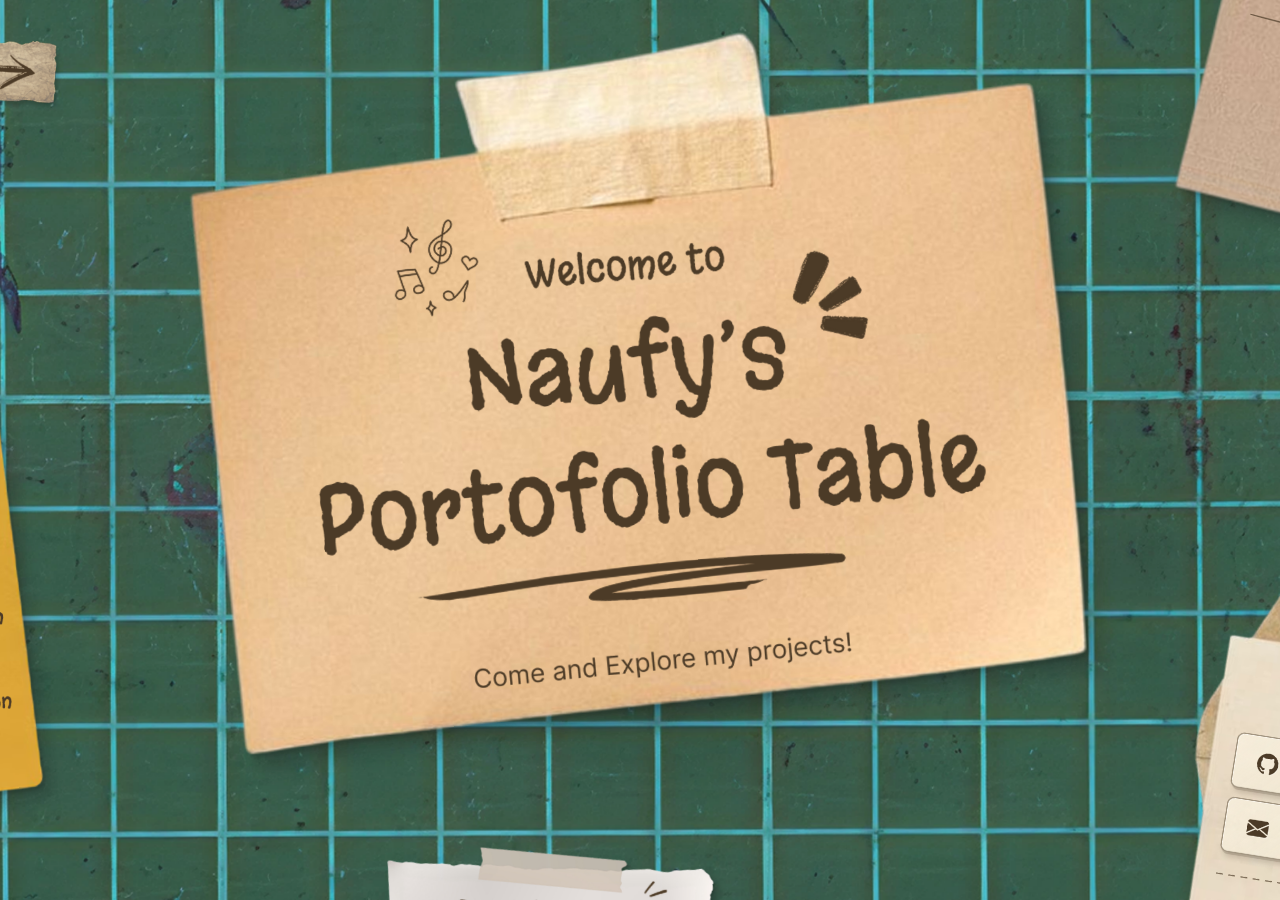
==== index.html @ 3a3bb3d1 "Initial portfolio website" ====
<!DOCTYPE html>
<html lang="en">
<head>
  <meta charset="UTF-8">
  <meta name="viewport" content="width=device-width, initial-scale=1.0">
  <title>Portfolio</title>
  <link rel="preconnect" href="https://fonts.googleapis.com">
  <link rel="preconnect" href="https://fonts.gstatic.com" crossorigin>
  <link href="https://fonts.googleapis.com/css2?family=Inter:wght@400;500;600&family=Margarine&display=swap" rel="stylesheet">
  <link rel="stylesheet" href="https://cdn.jsdelivr.net/npm/bootstrap-icons/font/bootstrap-icons.css">
  <link rel="stylesheet" href="style.css">
</head>
<body>
  <main class="viewport" aria-label="Portfolio canvas">
    <div class="canvas-world">
      <section class="about-card" aria-label="About me">
        <img class="about-card__image" src="Assets/Aboutme.png" alt="About me" draggable="false">
        <button class="about-card__button" type="button">About me</button>
        <img class="about-card__drawing" src="Assets/dRAWING.png" alt="Portrait drawing of Naufy" draggable="false">
        <span class="about-card__tagline">Get to<br>know me</span>
        <img class="about-card__decoration about-card__line-wave" src="Assets/linewave.png" alt="" draggable="false">
        <img class="about-card__decoration about-card__line-thin" src="Assets/linethin.png" alt="" draggable="false">
        <img class="about-card__decoration about-card__line-one" src="Assets/line1.png" alt="" draggable="false">
        <img class="about-card__decoration about-card__star about-card__star--one" src="Assets/star.png" alt="" draggable="false">
        <img class="about-card__decoration about-card__star about-card__star--two" src="Assets/starsmany1.png" alt="" draggable="false">
        <img class="about-card__decoration about-card__star about-card__star--three" src="Assets/starsmany2.png" alt="" draggable="false">
        <img class="about-card__decoration about-card__know-more" src="Assets/knowmore.png" alt="Know more" draggable="false">
      </section>
      <section class="tool-cluster" aria-label="Desk tools">
        <img class="tool-cluster__item tool-cluster__stapler" src="Assets/blue-stapler 2.png" alt="Blue stapler" draggable="false">
        <div class="tool-cluster__shadow tool-cluster__shadow--stapler" aria-hidden="true"></div>
        <img class="tool-cluster__item tool-cluster__pencil" src="Assets/pencil.png" alt="Yellow pencil" draggable="false">
        <div class="tool-cluster__shadow tool-cluster__shadow--pencil" aria-hidden="true"></div>
        <img class="tool-cluster__item tool-cluster__eraser" src="Assets/eraser.png" alt="Pink eraser" draggable="false">
        <div class="tool-cluster__shadow tool-cluster__shadow--eraser" aria-hidden="true"></div>
      </section>
      <section class="sticky-note" aria-label="Skills">
        <img class="sticky-note__image" src="Assets/stickynote.png" alt="" draggable="false">
        <img class="sticky-note__label" src="Assets/Skills.png" alt="Skills" draggable="false">
        <img class="sticky-note__pin" src="Assets/Weight.png" alt="" draggable="false">
      </section>
      <section class="plant-pot" aria-label="Desk plant">
        <img class="plant-pot__image" src="Assets/plant.png" alt="Plant" draggable="false">
        <div class="plant-pot__shadow" aria-hidden="true"></div>
      </section>
      <section class="ruler-edge" aria-label="Wooden ruler">
        <img class="ruler-edge__image" src="Assets/ruler.png" alt="Wooden ruler" draggable="false">
      </section>
      <section class="document-card" aria-label="Document">
        <img class="document-card__image" src="Assets/Document.png" alt="Document" draggable="false">
        <div class="document-card__content">
          <h2 class="document-card__title">Projects</h2>
          <img class="document-card__top-secret" src="Assets/TopSecret.png" alt="" draggable="false">
          <p class="document-card__description">A Collection of my other projects, works, portfolio</p>
        </div>
        <img class="document-card__open-tape" src="Assets/opentape.png" alt="Open" draggable="false">
      </section>
      <section class="letter-card" aria-label="Contact letter">
        <img class="letter-card__image" src="Assets/letter.png" alt="Contact letter" draggable="false">
        <div class="letter-card__content">
          <h2 class="letter-card__title">Contact</h2>
          <img class="letter-card__airplane" src="Assets/PaperAirplane.png" alt="" draggable="false">
          <div class="letter-card__buttons" aria-label="Contact links">
            <a class="letter-card__button" href="#" aria-label="GitHub">
              <i class="letter-card__icon bi bi-github" aria-hidden="true"></i>
              <span>Github</span>
            </a>
            <a class="letter-card__button" href="#" aria-label="LinkedIn">
              <i class="letter-card__icon bi bi-linkedin" aria-hidden="true"></i>
              <span>Linkedin</span>
            </a>
            <a class="letter-card__button" href="#" aria-label="Email">
              <i class="letter-card__icon bi bi-envelope-fill" aria-hidden="true"></i>
              <span>Email</span>
            </a>
            <a class="letter-card__button" href="#" aria-label="WhatsApp">
              <i class="letter-card__icon bi bi-whatsapp" aria-hidden="true"></i>
              <span>Whatsapp</span>
            </a>
          </div>
          <p class="letter-card__note">Tap a card, say hi, let's build something neat.</p>
        </div>
      </section>
      <section class="experience-board" aria-label="Organizational Experience">
        <img class="experience-board__title" src="Assets/experiencetittle.png" alt="Organizational Experience" draggable="false">
        <img class="experience-board__card experience-board__card--creator" src="Assets/contentcreator.png" alt="Content Creator experience" draggable="false">
        <img class="experience-board__card experience-board__card--pdd" src="Assets/pdd.png" alt="Publication Documentation and Decoration experience" draggable="false">
        <img class="experience-board__card experience-board__card--branding" src="Assets/kabirobranding.png" alt="Head of Branding Bureau experience" draggable="false">
      </section>
      <section class="sticker-layer" aria-label="Decorative stickers">
        <img class="sticker sticker--you-did-it" src="Assets/yourdiditsticker.png" alt="" draggable="false">
        <img class="sticker sticker--emoji" src="Assets/emojisticker.png" alt="" draggable="false">
        <img class="sticker sticker--fish" src="Assets/fishsticker.png" alt="" draggable="false">
        <img class="sticker sticker--drag-me" src="Assets/dragmesticker.png" alt="" draggable="false">
      </section>
      <section class="scissors-corner" aria-label="Scissors">
        <img class="scissors-corner__image" src="Assets/scissors.png" alt="Scissors" draggable="false">
        <div class="scissors-corner__shadow" aria-hidden="true"></div>
      </section>
      <section class="hero-card" aria-label="Welcome to Naufy's Portfolio Table">
        <img class="hero-card__image" src="Assets/header.png" alt="Welcome to Naufy's Portfolio Table. Come and Explore my projects!" draggable="false">
      </section>
      <section class="intro-note" aria-label="Move your cursor to explore">
        <img class="intro-note__paper" src="Assets/moveyourcursor.png" alt="Move your Cursor to explore!" draggable="false">
        <img class="intro-note__arrow intro-note__arrow--left" src="Assets/Arrow-1.png" alt="" draggable="false">
        <img class="intro-note__arrow intro-note__arrow--top" src="Assets/Arrow-2.png" alt="" draggable="false">
        <img class="intro-note__arrow intro-note__arrow--bottom" src="Assets/Arrow-3.png" alt="" draggable="false">
      </section>
    </div>
  </main>
  <script src="script.js"></script>
</body>
</html>
---- style.css ----
* {
  box-sizing: border-box;
  cursor: url("Assets/Custom-Cursor-48.png") 0 0,
    url("Assets/Custom-Cursor-32.png") 0 0,
    auto;
}

html,
body {
  width: 100%;
  height: 100%;
  min-height: 100dvh;
  margin: 0;
  overflow: hidden;
}

body {
  background: #16251f;
  overscroll-behavior: none;
  user-select: none;
}

.viewport {
  position: fixed;
  inset: 0;
  overflow: hidden;
  touch-action: none;
}

.canvas-world {
  position: absolute;
  left: 50%;
  top: 50%;
  width: 5200px;
  aspect-ratio: 2894 / 2048;
  background-image: url("Assets/Background.png");
  background-position: center;
  background-repeat: no-repeat;
  background-size: contain;
  transform: translate3d(calc(-50% + 0px), calc(-50% + 0px), 0) scale(0.62);
  transform-origin: center;
  will-change: transform;
}

.about-card {
  --about-parallax-x: 0px;
  --about-parallax-y: 0px;
  position: absolute;
  left: 12%;
  top: 12%;
  width: min(1100px, 29%);
  aspect-ratio: 1;
  transform: translate3d(var(--about-parallax-x), var(--about-parallax-y), 0) rotate(2.5deg);
  transform-origin: center;
  pointer-events: auto;
  transition: transform 480ms cubic-bezier(0.34, 1.56, 0.64, 1);
  z-index: 1;
}

.about-card:hover {
  transform: translate3d(var(--about-parallax-x), calc(var(--about-parallax-y) - 10px), 0) rotate(1.4deg) scale(1.025);
  transition: transform 240ms cubic-bezier(0.16, 1, 0.3, 1);
}

.about-card::after {
  content: none;
}

.about-card:hover::after {
  content: none;
}

.about-card::before {
  content: "";
  position: absolute;
  inset: 10% 6% -6% 8%;
  border-radius: 50%;
  background: radial-gradient(closest-side, rgb(6 12 9 / 0.35), rgb(6 12 9 / 0) 72%);
  filter: blur(14px);
  z-index: -1;
  transition: opacity 480ms ease, transform 480ms cubic-bezier(0.34, 1.56, 0.64, 1), filter 480ms ease;
}

.about-card:hover::before {
  opacity: 0.7;
  transform: translateY(10px) scale(1.06);
  filter: blur(20px);
  transition: opacity 240ms ease, transform 240ms cubic-bezier(0.16, 1, 0.3, 1), filter 240ms ease;
}

.about-card__image {
  display: block;
  width: 100%;
  height: 100%;
  object-fit: contain;
  user-select: none;
  -webkit-user-drag: none;
  filter:
    drop-shadow(16px 22px 14px rgb(0 0 0 / 0.2))
    drop-shadow(5px 7px 3px rgb(0 0 0 / 0.2))
    drop-shadow(1px 1px 0 rgb(255 255 255 / 0.1));
  transition: filter 480ms ease;
}

.about-card__drawing {
  position: absolute;
  left: 16%;
  top: 32%;
  z-index: 1;
  display: block;
  width: 50%;
  height: 50%;
  object-fit: contain;
  mix-blend-mode: multiply;
  opacity: 1;
  transform: rotate(8deg);
  pointer-events: none;
  user-select: none;
  -webkit-user-drag: none;
}

.about-card__tagline {
  position: absolute;
  left: 57%;
  top: 50%;
  z-index: 2;
  width: 22%;
  color: #4C3B27;
  font-family: "Margarine", cursive;
  font-size: clamp(22px, 2.1vw, 36px);
  line-height: 1.15;
  text-align: left;
  transform: rotate(8deg);
  pointer-events: none;
}

.about-card__decoration {
  position: absolute;
  z-index: 2;
  display: block;
  height: auto;
  pointer-events: none;
  user-select: none;
  -webkit-user-drag: none;
}

/* Edit these left/top values to arrange the About card decorations. */
.about-card__line-thin {
  left: 27%;
  top: 21%;
  width: 5%;
  transform: rotate(8deg);
}

.about-card__line-one {
  left: 29%;
  top: 32%;
  width: 30%;
  transform: rotate(11deg);
}

.about-card__line-wave {
  left: 55%;
  top: 57%;
  width: 17%;
  transform: rotate(8deg);
  mix-blend-mode: multiply;
}

.about-card__star {
  width: 5%;
  mix-blend-mode: multiply;
}

.about-card__star--one {
  left: 25%;
  top: 38%;
  transform: rotate(-8deg);
}

.about-card__star--two {
  left: 60%;
  top: 38%;
  transform: rotate(14deg);
}

.about-card__star--three {
  left: 20%;
  top: 67%;
  transform: rotate(9deg);
}

.about-card__know-more {
  left: 53%;
  top: 60%;
  z-index: 3;
  width: 45%;
  transform: rotate(1deg);
  filter: drop-shadow(4px 6px 3px rgb(0 0 0 / 0.2));
}

.about-card__button {
  position: absolute;
  left: 30%;
  top: 25%;
  z-index: 2;
  padding: 0;
  border: 0;
  background: transparent;
  color: #4C3B27;
  box-shadow: none;
  font-family: "Margarine", cursive;
  font-size: clamp(50px, 4vw, 70px);
  line-height: 1;
  transform: rotate(8deg);
}

.about-card:hover .about-card__image {
  filter:
    drop-shadow(20px 28px 18px rgb(0 0 0 / 0.24))
    drop-shadow(6px 9px 4px rgb(0 0 0 / 0.22))
    drop-shadow(1px 1px 0 rgb(255 255 255 / 0.12));
  transition: filter 240ms ease;
}

.tool-cluster {
  position: absolute;
  left: 0;
  bottom: 0;
  width: 34%;
  height: 48%;
  transform-origin: bottom left;
  pointer-events: auto;
  z-index: 2;
}

.tool-cluster__item {
  position: absolute;
  display: block;
  max-width: none;
  object-fit: contain;
  user-select: none;
  -webkit-user-drag: none;
  transition: transform 480ms cubic-bezier(0.34, 1.56, 0.64, 1), filter 480ms ease;
}

.tool-cluster__stapler {
  --stapler-parallax-x: 0px;
  --stapler-parallax-y: 0px;
  left: -75%;
  top: -20%;
  width: 152%;
  transform: translate3d(var(--stapler-parallax-x), var(--stapler-parallax-y), 0) rotate(-5deg);
  filter:
    drop-shadow(18px 22px 14px rgb(0 0 0 / 0.28))
    drop-shadow(5px 6px 2px rgb(0 0 0 / 0.24))
    drop-shadow(-1px -1px 0 rgb(255 255 255 / 0.08));
  z-index: 3;
}

.tool-cluster__pencil {
  --pencil-parallax-x: 0px;
  --pencil-parallax-y: 0px;
  left: -24%;
  bottom: -26%;
  width: 60%;
  transform: translate3d(var(--pencil-parallax-x), var(--pencil-parallax-y), 0) rotate(-1deg);
  filter:
    drop-shadow(9px 13px 7px rgb(0 0 0 / 0.24))
    drop-shadow(2px 3px 1px rgb(0 0 0 / 0.22))
    drop-shadow(-1px -1px 0 rgb(255 255 255 / 0.1));
  z-index: 2;
}

.tool-cluster__eraser {
  --eraser-parallax-x: 0px;
  --eraser-parallax-y: 0px;
  left: 3%;
  bottom: -8%;
  width: 26%;
  transform: translate3d(var(--eraser-parallax-x), var(--eraser-parallax-y), 0) rotate(-5deg);
  filter:
    drop-shadow(7px 10px 6px rgb(0 0 0 / 0.22))
    drop-shadow(2px 3px 1px rgb(0 0 0 / 0.2))
    drop-shadow(-1px -1px 0 rgb(255 255 255 / 0.12));
  z-index: 4;
}

.tool-cluster__stapler:hover {
  transform: translate3d(calc(var(--stapler-parallax-x) + 6px), calc(var(--stapler-parallax-y) - 14px), 0) rotate(-4deg);
  filter:
    drop-shadow(24px 30px 19px rgb(0 0 0 / 0.22))
    drop-shadow(7px 8px 3px rgb(0 0 0 / 0.2))
    drop-shadow(-1px -1px 0 rgb(255 255 255 / 0.08));
  transition: transform 240ms cubic-bezier(0.16, 1, 0.3, 1), filter 240ms ease;
}

.tool-cluster__pencil:hover {
  transform: translate3d(calc(var(--pencil-parallax-x) + 4px), calc(var(--pencil-parallax-y) - 14px), 0) rotate(-1deg);
  filter:
    drop-shadow(13px 18px 10px rgb(0 0 0 / 0.2))
    drop-shadow(3px 4px 1px rgb(0 0 0 / 0.18))
    drop-shadow(-1px -1px 0 rgb(255 255 255 / 0.1));
  transition: transform 240ms cubic-bezier(0.16, 1, 0.3, 1), filter 240ms ease;
}

.tool-cluster__eraser:hover {
  transform: translate3d(calc(var(--eraser-parallax-x) + 5px), calc(var(--eraser-parallax-y) - 11px), 0) rotate(-8deg);
  filter:
    drop-shadow(10px 14px 8px rgb(0 0 0 / 0.18))
    drop-shadow(3px 4px 1px rgb(0 0 0 / 0.16))
    drop-shadow(-1px -1px 0 rgb(255 255 255 / 0.12));
  transition: transform 240ms cubic-bezier(0.16, 1, 0.3, 1), filter 240ms ease;
}

.tool-cluster__shadow {
  position: absolute;
  border-radius: 50%;
  pointer-events: none;
  background: radial-gradient(closest-side, rgb(8 12 10 / 0.4), rgb(8 12 10 / 0) 72%);
  transition: opacity 480ms ease, transform 480ms cubic-bezier(0.34, 1.56, 0.64, 1), filter 480ms ease;
}

.tool-cluster__shadow--stapler,
.tool-cluster__shadow--pencil,
.tool-cluster__shadow--eraser {
  display: none;
}

.sticky-note {
  --sticky-parallax-x: 0px;
  --sticky-parallax-y: 0px;
  position: absolute;
  left: 16%;
  top: 45%;
  width: min(880px, 25%);
  aspect-ratio: 1;
  transform: translate3d(var(--sticky-parallax-x), var(--sticky-parallax-y), 0) rotate(-3deg);
  transform-origin: center;
  pointer-events: auto;
  transition: transform 480ms cubic-bezier(0.34, 1.56, 0.64, 1);
  z-index: 2;
}

.sticky-note:hover {
  transform: translate3d(var(--sticky-parallax-x), calc(var(--sticky-parallax-y) - 12px), 0) rotate(-1.6deg) scale(1.02);
  transition: transform 240ms cubic-bezier(0.16, 1, 0.3, 1);
}

.sticky-note::before {
  content: "";
  position: absolute;
  inset: 10% 6% -6% 8%;
  border-radius: 50%;
  background: radial-gradient(closest-side, rgb(6 12 9 / 0.35), rgb(6 12 9 / 0) 72%);
  filter: blur(14px);
  z-index: -1;
  transition: opacity 480ms ease, transform 480ms cubic-bezier(0.34, 1.56, 0.64, 1), filter 480ms ease;
}

.sticky-note:hover::before {
  opacity: 0.7;
  transform: translateY(10px) scale(1.06);
  filter: blur(20px);
  transition: opacity 240ms ease, transform 240ms cubic-bezier(0.16, 1, 0.3, 1), filter 240ms ease;
}

.sticky-note__image {
  display: block;
  width: 100%;
  height: 100%;
  object-fit: contain;
  user-select: none;
  -webkit-user-drag: none;
  filter:
    drop-shadow(14px 18px 12px rgb(0 0 0 / 0.2))
    drop-shadow(4px 6px 2px rgb(0 0 0 / 0.18))
    drop-shadow(1px 1px 0 rgb(255 255 255 / 0.1));
  transition: filter 480ms ease;
}

.sticky-note:hover .sticky-note__image {
  filter:
    drop-shadow(18px 24px 16px rgb(0 0 0 / 0.22))
    drop-shadow(5px 8px 3px rgb(0 0 0 / 0.2))
    drop-shadow(1px 1px 0 rgb(255 255 255 / 0.12));
  transition: filter 240ms ease;
}

.sticky-note__label {
  position: absolute;
  left: 51%;
  top: 51%;
  width: 69%;
  height: auto;
  transform: translate(-50%, -50%) rotate(0deg);
  pointer-events: none;
  user-select: none;
  -webkit-user-drag: none;
}

.sticky-note__pin {
  position: absolute;
  left: 8%;
  bottom: 3%;
  width: 20%;
  aspect-ratio: 1;
  display: block;
  user-select: none;
  -webkit-user-drag: none;
  transform-origin: center;
  filter:
    drop-shadow(3px 5px 4px rgb(0 0 0 / 0.4))
    drop-shadow(1px 1px 0 rgb(255 255 255 / 0.2));
  transition: transform 420ms cubic-bezier(0.34, 1.56, 0.64, 1), filter 420ms ease;
  z-index: 2;
}

.sticky-note:hover .sticky-note__pin {
  transform: translateY(9px) scale(1.015);
  filter:
    drop-shadow(4px 7px 5px rgb(0 0 0 / 0.45))
    drop-shadow(1px 1px 0 rgb(255 255 255 / 0.25));
  transition: transform 240ms cubic-bezier(0.16, 1, 0.3, 1), filter 240ms ease;
}

.plant-pot {
  --plant-parallax-x: 0px;
  --plant-parallax-y: 0px;
  position: absolute;
  right: -4.5%;
  top: -8%;
  width: min(880px, 23%);
  aspect-ratio: 1;
  transform: translate3d(var(--plant-parallax-x), var(--plant-parallax-y), 0) rotate(1.5deg);
  transform-origin: center;
  pointer-events: auto;
  transition: transform 420ms cubic-bezier(0.34, 1.56, 0.64, 1);
  z-index: 3;
}

.plant-pot:hover {
  transform: translate3d(calc(var(--plant-parallax-x) - 8px), calc(var(--plant-parallax-y) - 10px), 0) rotate(0.8deg) scale(1.018);
  transition: transform 240ms cubic-bezier(0.16, 1, 0.3, 1);
}

.plant-pot::after {
  content: none;
}

.plant-pot:hover::after {
  content: none;
}

.plant-pot__image {
  display: block;
  width: 100%;
  height: 100%;
  object-fit: contain;
  user-select: none;
  -webkit-user-drag: none;
  filter:
    drop-shadow(-18px 22px 16px rgb(0 0 0 / 0.28))
    drop-shadow(-5px 7px 3px rgb(0 0 0 / 0.24))
    drop-shadow(1px 1px 0 rgb(255 255 255 / 0.12));
  transition: filter 420ms ease;
}

.plant-pot:hover .plant-pot__image {
  filter:
    drop-shadow(-24px 30px 20px rgb(0 0 0 / 0.22))
    drop-shadow(-7px 9px 4px rgb(0 0 0 / 0.2))
    drop-shadow(1px 1px 0 rgb(255 255 255 / 0.14));
  transition: filter 240ms ease;
}

.plant-pot__shadow {
  position: absolute;
  left: 20.2%;
  top: 74%;
  width: 61.5%;
  height: 15.7%;
  border-radius: 50%;
  pointer-events: none;
  background: radial-gradient(closest-side, rgb(8 12 10 / 0.42), rgb(8 12 10 / 0) 72%);
  transform: scaleY(0.65);
  filter: blur(8px);
  z-index: -1;
  transition: opacity 420ms ease, transform 420ms cubic-bezier(0.34, 1.56, 0.64, 1), filter 420ms ease;
}

.plant-pot:hover .plant-pot__shadow {
  opacity: 0.6;
  transform: scaleY(0.55) scaleX(1.1) translateY(6px);
  filter: blur(12px);
  transition: opacity 240ms ease, transform 240ms cubic-bezier(0.16, 1, 0.3, 1), filter 240ms ease;
}

.ruler-edge {
  --ruler-parallax-x: 0px;
  --ruler-parallax-y: 0px;
  position: absolute;
  right: -35%;
  top: 13%;
  width: 65%;
  aspect-ratio: 1540 / 1532;
  transform: translate3d(var(--ruler-parallax-x), var(--ruler-parallax-y), 0);
  transform-origin: center;
  pointer-events: auto;
  transition: transform 420ms cubic-bezier(0.34, 1.56, 0.64, 1);
  z-index: 2;
}

.ruler-edge:hover {
  transform: translate3d(calc(var(--ruler-parallax-x) - 6px), calc(var(--ruler-parallax-y) - 12px), 0) scale(1.012);
  transition: transform 240ms cubic-bezier(0.16, 1, 0.3, 1);
}

.ruler-edge::after {
  content: none;
}

.ruler-edge:hover::after {
  content: none;
}

.ruler-edge__image {
  display: block;
  width: 100%;
  height: 100%;
  object-fit: contain;
  user-select: none;
  -webkit-user-drag: none;
  filter:
    drop-shadow(-16px 18px 11px rgb(0 0 0 / 0.24))
    drop-shadow(-4px 5px 2px rgb(0 0 0 / 0.22))
    drop-shadow(1px 1px 0 rgb(255 255 255 / 0.16));
  transition: filter 420ms ease;
}

.ruler-edge:hover .ruler-edge__image {
  filter:
    drop-shadow(-21px 24px 14px rgb(0 0 0 / 0.18))
    drop-shadow(-5px 7px 3px rgb(0 0 0 / 0.16))
    drop-shadow(1px 1px 0 rgb(255 255 255 / 0.18));
  transition: filter 240ms ease;
}

.ruler-edge__shadow {
  display: none;
}

.document-card {
  --document-parallax-x: 0px;
  --document-parallax-y: 0px;
  position: absolute;
  right: 11%;
  top: 15%;
  width: min(1200px, 45%);
  aspect-ratio: 1;
  transform: translate3d(var(--document-parallax-x), var(--document-parallax-y), 0) rotate(5deg);
  transform-origin: center;
  pointer-events: auto;
  transition: transform 420ms cubic-bezier(0.34, 1.56, 0.64, 1);
  z-index: 2;
}

.document-card:hover {
  transform: translate3d(var(--document-parallax-x), calc(var(--document-parallax-y) - 10px), 0) rotate(4deg) scale(1.018);
  transition: transform 240ms cubic-bezier(0.16, 1, 0.3, 1);
}

.document-card::before {
  content: "";
  position: absolute;
  inset: 10% 8% -6% 8%;
  border-radius: 50%;
  background: radial-gradient(closest-side, rgb(6 12 9 / 0.3), rgb(6 12 9 / 0) 72%);
  filter: blur(14px);
  z-index: -1;
  transition: opacity 420ms ease, transform 420ms cubic-bezier(0.34, 1.56, 0.64, 1), filter 420ms ease;
}

.document-card:hover::before {
  opacity: 0.7;
  transform: translateY(10px) scale(1.06);
  filter: blur(20px);
  transition: opacity 240ms ease, transform 240ms cubic-bezier(0.16, 1, 0.3, 1), filter 240ms ease;
}

.document-card__image {
  display: block;
  width: 100%;
  height: 100%;
  object-fit: contain;
  user-select: none;
  -webkit-user-drag: none;
  filter:
    drop-shadow(15px 20px 13px rgb(0 0 0 / 0.22))
    drop-shadow(4px 6px 2px rgb(0 0 0 / 0.2))
    drop-shadow(1px 1px 0 rgb(255 255 255 / 0.12));
  transition: filter 420ms ease;
}

.document-card__content {
  position: absolute;
  left: 15%;
  top: 30%;
  z-index: 2;
  width: 45%;
  color: #4C3B27;
  font-family: "Inter", sans-serif;
  transform: rotate(10deg);
}

.document-card__title {
  position: relative;
  margin: 0 0 7%;
  font-size: clamp(80px, 7vw, 150px);
  font-weight: 400;
  line-height: 1.5;
  letter-spacing: -0.07em;
}

.document-card__top-secret {
  position: absolute;
  left: 89%;
  top: 20%;
  width: 65%;
  height: auto;
  pointer-events: none;
  user-select: none;
  -webkit-user-drag: none;
  transform: rotate(9deg);
}

.document-card__description {
  position: relative;
  margin: 0;
  padding: 5% 0 7%;
  max-width: 78%;
  font-size: clamp(30px, 2.8vw, 50px);
  font-weight: 400;
  line-height: 1.08;
  letter-spacing: -0.045em;
}

.document-card__description::before,
.document-card__description::after {
  content: "";
  position: absolute;
  left: 0;
  width: 92%;
  height: 2px;
  background: #4C3B27;
  opacity: 0.72;
}

.document-card__description::before {
  top: 0;
}

.document-card__description::after {
  bottom: 0;
}

.document-card__open-tape {
  position: absolute;
  right: 19%;
  bottom: 16%;
  z-index: 3;
  width: 24%;
  height: auto;
  pointer-events: none;
  user-select: none;
  -webkit-user-drag: none;
  transform: rotate(10deg);
}

.document-card__open span {
  color: #9c1022;
  font-size: 1.55em;
  line-height: 0.7;
}

.document-card__open:hover,
.document-card__open:focus-visible {
  outline: none;
  box-shadow:
    8px 11px 8px rgb(45 33 21 / 0.2),
    2px 3px 1px rgb(45 33 21 / 0.18),
    inset 1px 1px 0 rgb(255 255 255 / 0.5);
  transform: translateY(-6%) rotate(-1deg) scale(1.03);
}

.document-card:hover .document-card__image {
  filter:
    drop-shadow(20px 26px 17px rgb(0 0 0 / 0.18))
    drop-shadow(5px 8px 3px rgb(0 0 0 / 0.18))
    drop-shadow(1px 1px 0 rgb(255 255 255 / 0.14));
  transition: filter 240ms ease;
}

.letter-card {
  --letter-parallax-x: 0px;
  --letter-parallax-y: 0px;
  position: absolute;
  right: 11%;
  top: 45%;
  width: min(1960px, 27%);
  aspect-ratio: 1;
  transform: translate3d(var(--letter-parallax-x), var(--letter-parallax-y), 0) rotate(-5deg);
  transform-origin: center;
  pointer-events: auto;
  transition: transform 420ms cubic-bezier(0.34, 1.56, 0.64, 1);
  z-index: 3;
}

.letter-card:hover {
  transform: translate3d(var(--letter-parallax-x), calc(var(--letter-parallax-y) - 10px), 0) rotate(-4deg) scale(1.018);
  transition: transform 240ms cubic-bezier(0.16, 1, 0.3, 1);
}

.letter-card::before {
  content: "";
  position: absolute;
  inset: 12% 8% -7% 8%;
  border-radius: 50%;
  background: radial-gradient(closest-side, rgb(6 12 9 / 0.32), rgb(6 12 9 / 0) 72%);
  filter: blur(14px);
  z-index: -1;
  transition: opacity 420ms ease, transform 420ms cubic-bezier(0.34, 1.56, 0.64, 1), filter 420ms ease;
}

.letter-card:hover::before {
  opacity: 0.72;
  transform: translateY(10px) scale(1.06);
  filter: blur(20px);
  transition: opacity 240ms ease, transform 240ms cubic-bezier(0.16, 1, 0.3, 1), filter 240ms ease;
}

.letter-card__image {
  display: block;
  width: 100%;
  height: 100%;
  object-fit: contain;
  user-select: none;
  -webkit-user-drag: none;
  filter:
    drop-shadow(15px 20px 13px rgb(0 0 0 / 0.24))
    drop-shadow(4px 6px 2px rgb(0 0 0 / 0.22))
    drop-shadow(1px 1px 0 rgb(255 255 255 / 0.12));
  transition: filter 420ms ease;
}

.letter-card__content {
  position: absolute;
  left: 22.5%;
  top: 42%;
  z-index: 2;
  width: 50%;
  color: #4C3B27;
  font-family: "Margarine", cursive;
  transform: rotate(14deg);
}

.letter-card__title {
  position: relative;
  margin: 0 0 7% 0;
  padding: 0;
  left: 16%;
  border: 0;
  background: transparent;
  box-shadow: none;
  font-size: clamp(38px, 3.9vw, 76px);
  line-height: 1;
  letter-spacing: 0.3px;
}

.letter-card__airplane {
  position: absolute;
  left: 60%;
  top: 0%;
  width: 20%;
  height: auto;
  pointer-events: none;
  user-select: none;
  -webkit-user-drag: none;
  transform: rotate(5deg);
}

.letter-card__buttons {
  display: grid;
  grid-template-columns: repeat(2, minmax(0, 1fr));
  gap: 8% 5%;
}

.letter-card__button {
  position: relative;
  display: flex;
  align-items: center;
  gap: 8%;
  min-height: clamp(58px, 5.2vw, 100px);
  padding: 7% 13% 7% 9%;
  border: 2.5px solid rgb(76 59 39 / 0.48);
  border-radius: 12px;
  background:
    linear-gradient(135deg, rgb(255 250 235 / 0.42), rgb(221 207 178 / 0.18)),
    rgb(250 242 222 / 0.38);
  box-shadow:
    6px 8px 8px rgb(43 31 20 / 0.16),
    2px 3px 1px rgb(43 31 20 / 0.16),
    inset 1px 1px 1px rgb(255 255 255 / 0.55),
    inset -1px -1px 1px rgb(62 45 28 / 0.1);
  color: #4C3B27;
  font-size: clamp(23px, 2vw, 39px);
  line-height: 1;
  text-decoration: none;
  text-shadow: 1px 1px 0 rgb(255 255 255 / 0.22);
  transform: translate3d(0, 0, 0);
  transition:
    transform 180ms cubic-bezier(0.16, 1, 0.3, 1),
    box-shadow 180ms ease,
    background 180ms ease,
    border-color 180ms ease;
}

.letter-card__button:hover,
.letter-card__button:focus-visible {
  border-color: rgb(76 59 39 / 0.72);
  background:
    linear-gradient(135deg, rgb(255 252 241 / 0.58), rgb(228 211 181 / 0.24)),
    rgb(250 242 222 / 0.48);
  box-shadow:
    10px 13px 12px rgb(43 31 20 / 0.2),
    3px 5px 2px rgb(43 31 20 / 0.18),
    inset 1px 1px 1px rgb(255 255 255 / 0.62),
    inset -1px -1px 1px rgb(62 45 28 / 0.12);
  outline: none;
  transform: translate3d(0, -8%, 0) rotate(-1deg) scale(1.025);
}

.letter-card__button:active {
  box-shadow:
    3px 4px 4px rgb(43 31 20 / 0.16),
    1px 2px 1px rgb(43 31 20 / 0.14),
    inset 2px 2px 3px rgb(62 45 28 / 0.12);
  transform: translate3d(0, 1%, 0) scale(0.985);
}

.letter-card__icon {
  display: inline-flex;
  align-items: center;
  justify-content: center;
  flex: 0 0 auto;
  width: 1.35em;
  height: 1.35em;
  color: #4C3B27;
  font-size: 1.35em;
  line-height: 1;
  filter: drop-shadow(1px 1px 0 rgb(255 255 255 / 0.2));
}

.letter-card__note {
  position: relative;
  margin: 5% 0 0;
  padding-top: 4%;
  color: rgb(76 59 39 / 0.82);
  font-size: clamp(17px, 1.35vw, 26px);
  line-height: 1.15;
  text-align: center;
  text-shadow: 1px 1px 0 rgb(255 255 255 / 0.22);
}

.letter-card__note::before {
  content: "";
  position: absolute;
  left: 0;
  right: 0;
  top: 0;
  height: 2px;
  background: repeating-linear-gradient(
    90deg,
    rgb(76 59 39 / 0.72) 0 11px,
    transparent 11px 20px
  );
}

.letter-card:hover .letter-card__image {
  filter:
    drop-shadow(20px 26px 17px rgb(0 0 0 / 0.2))
    drop-shadow(5px 8px 3px rgb(0 0 0 / 0.18))
    drop-shadow(1px 1px 0 rgb(255 255 255 / 0.14));
  transition: filter 240ms ease;
}

.experience-board {
  --experience-parallax-x: 0px;
  --experience-parallax-y: 0px;
  position: absolute;
  left: 35%;
  bottom: 1%;
  width: min(1278px, 34.2%);
  height: 30%;
  transform: translate3d(var(--experience-parallax-x), var(--experience-parallax-y), 0);
  transform-origin: center;
  pointer-events: auto;
  z-index: 3;
}

.experience-board__title,
.experience-board__card {
  position: absolute;
  display: block;
  height: auto;
  user-select: none;
  -webkit-user-drag: none;
}

.experience-board__title {
  left: 27%;
  top: -9%;
  width: 45%;
  z-index: 5;
  transform: rotate(-6deg);
  filter:
    drop-shadow(8px 10px 7px rgb(0 0 0 / 0.18))
    drop-shadow(2px 3px 1px rgb(0 0 0 / 0.16));
  transition:
    transform 480ms cubic-bezier(0.34, 1.56, 0.64, 1),
    filter 480ms ease;
}

.experience-board__title:hover {
  transform: translateY(-8%) rotate(-4deg) scale(1.035);
  filter:
    drop-shadow(13px 17px 10px rgb(0 0 0 / 0.2))
    drop-shadow(3px 5px 2px rgb(0 0 0 / 0.18));
  transition:
    transform 240ms cubic-bezier(0.16, 1, 0.3, 1),
    filter 240ms ease;
}

.experience-board__card {
  filter:
    drop-shadow(12px 16px 10px rgb(0 0 0 / 0.24))
    drop-shadow(3px 4px 1px rgb(0 0 0 / 0.2));
  transition:
    transform 480ms cubic-bezier(0.34, 1.56, 0.64, 1),
    filter 480ms ease;
}

.experience-board__card:hover {
  filter:
    drop-shadow(17px 22px 14px rgb(0 0 0 / 0.2))
    drop-shadow(4px 6px 2px rgb(0 0 0 / 0.18));
  transition:
    transform 240ms cubic-bezier(0.16, 1, 0.3, 1),
    filter 240ms ease;
}

.experience-board__card--creator {
  left: -20%;
  top: 14%;
  width: 50%;
  z-index: 2;
  transform: rotate(0 deg);
}

.experience-board__card--creator:hover {
  transform: translateY(-4%) rotate(-2deg) scale(1.02);
}

.experience-board__card--pdd {
  left: 18%;
  top: 26%;
  width: 47%;
  z-index: 4;
  transform: rotate(0deg);
}

.experience-board__card--pdd:hover {
  transform: translateY(-4%) rotate(2deg) scale(1.02);
}

.experience-board__card--branding {
  left: 61%;
  top: 19%;
  width: 47%;
  z-index: 3;
  transform: rotate(0deg);
}

.experience-board__card--branding:hover {
  transform: translateY(-4%) rotate(-2deg) scale(1.02);
}

.sticker-layer {
  position: absolute;
  inset: 0;
  pointer-events: none;
  z-index: 20;
}

.sticker {
  --sticker-x: 0px;
  --sticker-y: 0px;
  --sticker-rotate: 0deg;
  --sticker-base-rotate: 0deg;
  position: absolute;
  display: block;
  height: auto;
  pointer-events: auto;
  user-select: none;
  -webkit-user-drag: none;
  touch-action: none;
  transform: translate3d(var(--sticker-x), var(--sticker-y), 0) rotate(calc(var(--sticker-base-rotate) + var(--sticker-rotate)));
  transform-origin: center;
  filter:
    drop-shadow(7px 9px 5px rgb(0 0 0 / 0.18))
    drop-shadow(2px 3px 1px rgb(0 0 0 / 0.16));
  transition: filter 160ms ease;
}

.sticker.is-dragging {
  z-index: 2;
  filter:
    drop-shadow(13px 17px 10px rgb(0 0 0 / 0.22))
    drop-shadow(3px 5px 2px rgb(0 0 0 / 0.18));
}

.sticker--you-did-it {
  left: 75%;
  top: 80%;
  width: 10%;
  --sticker-base-rotate: -10deg;
}

.sticker--emoji {
  right: 18%;
  top: 9%;
  width: 6%;
  --sticker-base-rotate: 12deg;
}

.sticker--fish {
  left: 18%;
  top: 83%;
  width: 10%;
  --sticker-base-rotate: -7deg;
}

.sticker--drag-me {
  left: 17%;
  top: 77%;
  width: 6%;
  --sticker-base-rotate: 8deg;
}

.scissors-corner {
  --scissors-parallax-x: 0px;
  --scissors-parallax-y: 0px;
  position: absolute;
  right: -13%;
  bottom: -8%;
  width: 30%;
  aspect-ratio: 1022 / 1164;
  transform: translate3d(var(--scissors-parallax-x), var(--scissors-parallax-y), 0);
  transform-origin: 55% 58%;
  pointer-events: auto;
  transition: transform 420ms cubic-bezier(0.34, 1.56, 0.64, 1);
  z-index: 4;
}

.scissors-corner:hover {
  transform: translate3d(calc(var(--scissors-parallax-x) - 7px), calc(var(--scissors-parallax-y) - 12px), 0) rotate(-1deg) scale(1.014);
  transition: transform 240ms cubic-bezier(0.16, 1, 0.3, 1);
}

.scissors-corner::after {
  content: none;
}

.scissors-corner:hover::after {
  content: none;
}

.scissors-corner__image {
  display: block;
  width: 100%;
  height: 100%;
  object-fit: contain;
  user-select: none;
  -webkit-user-drag: none;
  filter:
    drop-shadow(-14px 16px 10px rgb(0 0 0 / 0.24))
    drop-shadow(-4px 5px 2px rgb(0 0 0 / 0.24))
    drop-shadow(1px 1px 0 rgb(255 255 255 / 0.14));
  transition: filter 420ms ease;
}

.scissors-corner:hover .scissors-corner__image {
  filter:
    drop-shadow(-19px 22px 13px rgb(0 0 0 / 0.18))
    drop-shadow(-5px 7px 3px rgb(0 0 0 / 0.18))
    drop-shadow(1px 1px 0 rgb(255 255 255 / 0.16));
  transition: filter 240ms ease;
}

.scissors-corner__shadow {
  display: none;
}

.hero-card {
  --hero-parallax-x: 0px;
  --hero-parallax-y: 0px;
  position: absolute;
  left: 50%;
  top: 48%;
  width: min(1480px, 43%);
  aspect-ratio: 1052 / 1052;
  transform: translate3d(calc(-50% + var(--hero-parallax-x)), calc(-50% + var(--hero-parallax-y)), 0) rotate(-2.2deg);
  transform-origin: center;
  pointer-events: auto;
  animation: hero-land 820ms cubic-bezier(0.18, 0.9, 0.24, 1) both;
  transition: transform 460ms cubic-bezier(0.34, 1.56, 0.64, 1);
  z-index: 1;
}

.hero-card:hover {
  transform: translate3d(calc(-50% + var(--hero-parallax-x)), calc(-50% + var(--hero-parallax-y) - 16px), 0) rotate(-1.4deg) scale(1.018);
  transition: transform 260ms cubic-bezier(0.16, 1, 0.3, 1);
}

.hero-card::after {
  content: none;
}

.hero-card:hover::after {
  content: none;
}

.hero-card::before {
  content: "";
  position: absolute;
  inset: 14% 8% -8% 8%;
  border-radius: 50%;
  background: radial-gradient(closest-side, rgb(6 12 9 / 0.3), rgb(6 12 9 / 0) 72%);
  filter: blur(16px);
  z-index: -1;
  transition: opacity 460ms ease, transform 460ms cubic-bezier(0.34, 1.56, 0.64, 1), filter 460ms ease;
}

.hero-card:hover::before {
  opacity: 0.7;
  transform: translateY(12px) scale(1.06);
  filter: blur(22px);
  transition: opacity 260ms ease, transform 260ms cubic-bezier(0.16, 1, 0.3, 1), filter 260ms ease;
}

.hero-card__image {
  display: block;
  width: 100%;
  height: 100%;
  object-fit: contain;
  user-select: none;
  -webkit-user-drag: none;
  filter:
    drop-shadow(18px 24px 15px rgb(0 0 0 / 0.22))
    drop-shadow(5px 7px 3px rgb(0 0 0 / 0.22))
    drop-shadow(1px 1px 0 rgb(255 255 255 / 0.12));
  transition: filter 460ms ease;
}

.hero-card:hover .hero-card__image {
  filter:
    drop-shadow(23px 30px 19px rgb(0 0 0 / 0.18))
    drop-shadow(6px 9px 4px rgb(0 0 0 / 0.18))
    drop-shadow(1px 1px 0 rgb(255 255 255 / 0.14));
  transition: filter 260ms ease;
}

.intro-note {
  --parallax-x: 0px;
  --parallax-y: 0px;
  position: absolute;
  left: 50%;
  top: 14%;
  width: min(1180px, 34%);
  aspect-ratio: 680 / 208;
  transform: translate3d(calc(-50% + var(--parallax-x)), var(--parallax-y), 0) rotate(-1.5deg);
  transform-origin: center;
  pointer-events: auto;
  transition: transform 420ms cubic-bezier(0.34, 1.56, 0.64, 1);
  z-index: 2;
}

.intro-note:hover {
  transform: translate3d(calc(-50% + var(--parallax-x)), calc(var(--parallax-y) - 10px), 0) rotate(-1deg) scale(1.025);
  transition: transform 240ms cubic-bezier(0.16, 1, 0.3, 1);
}

.intro-note__paper,
.intro-note__arrow {
  position: absolute;
  display: block;
  max-width: none;
  user-select: none;
  -webkit-user-drag: none;
  filter:
    drop-shadow(8px 10px 7px rgb(0 0 0 / 0.22))
    drop-shadow(2px 3px 1px rgb(0 0 0 / 0.2));
}

.intro-note__paper {
  inset: 0;
  width: 100%;
  height: 100%;
  object-fit: contain;
  filter:
    drop-shadow(10px 12px 8px rgb(0 0 0 / 0.2))
    drop-shadow(3px 4px 1px rgb(0 0 0 / 0.18))
    drop-shadow(1px 1px 0 rgb(255 255 255 / 0.1));
}

.intro-note__arrow {
  width: 14%;
  transform-origin: center;
  animation: arrow-nudge 2.8s ease-in-out infinite;
}

.intro-note__arrow--left {
  left: -11%;
  top: -7%;
  --arrow-rotate: 16deg;
  --arrow-x: 8px;
  --arrow-y: 5px;
  animation-delay: -0.8s;
}

.intro-note__arrow--top {
  right: 1%;
  top: -36%;
  --arrow-rotate: 118deg;
  --arrow-x: -7px;
  --arrow-y: 8px;
  animation-delay: -1.9s;
}

.intro-note__arrow--bottom {
  left: 55%;
  bottom: -28%;
  --arrow-rotate: -72deg;
  --arrow-x: -4px;
  --arrow-y: -9px;
  animation-delay: -2.7s;
}

@keyframes arrow-nudge {
  0%,
  100% {
    transform: translate3d(0, 0, 0) rotate(var(--arrow-rotate));
  }

  50% {
    transform: translate3d(var(--arrow-x), var(--arrow-y), 0) rotate(var(--arrow-rotate));
  }
}

@keyframes hero-land {
  0% {
    opacity: 0;
    transform: translate3d(calc(-50% + var(--hero-parallax-x)), calc(-50% + var(--hero-parallax-y) - 42px), 0) rotate(-4deg) scale(0.96);
  }

  70% {
    opacity: 1;
    transform: translate3d(calc(-50% + var(--hero-parallax-x)), calc(-50% + var(--hero-parallax-y) + 5px), 0) rotate(-1.7deg) scale(1.006);
  }

  100% {
    opacity: 1;
    transform: translate3d(calc(-50% + var(--hero-parallax-x)), calc(-50% + var(--hero-parallax-y)), 0) rotate(-2.2deg) scale(1);
  }
}
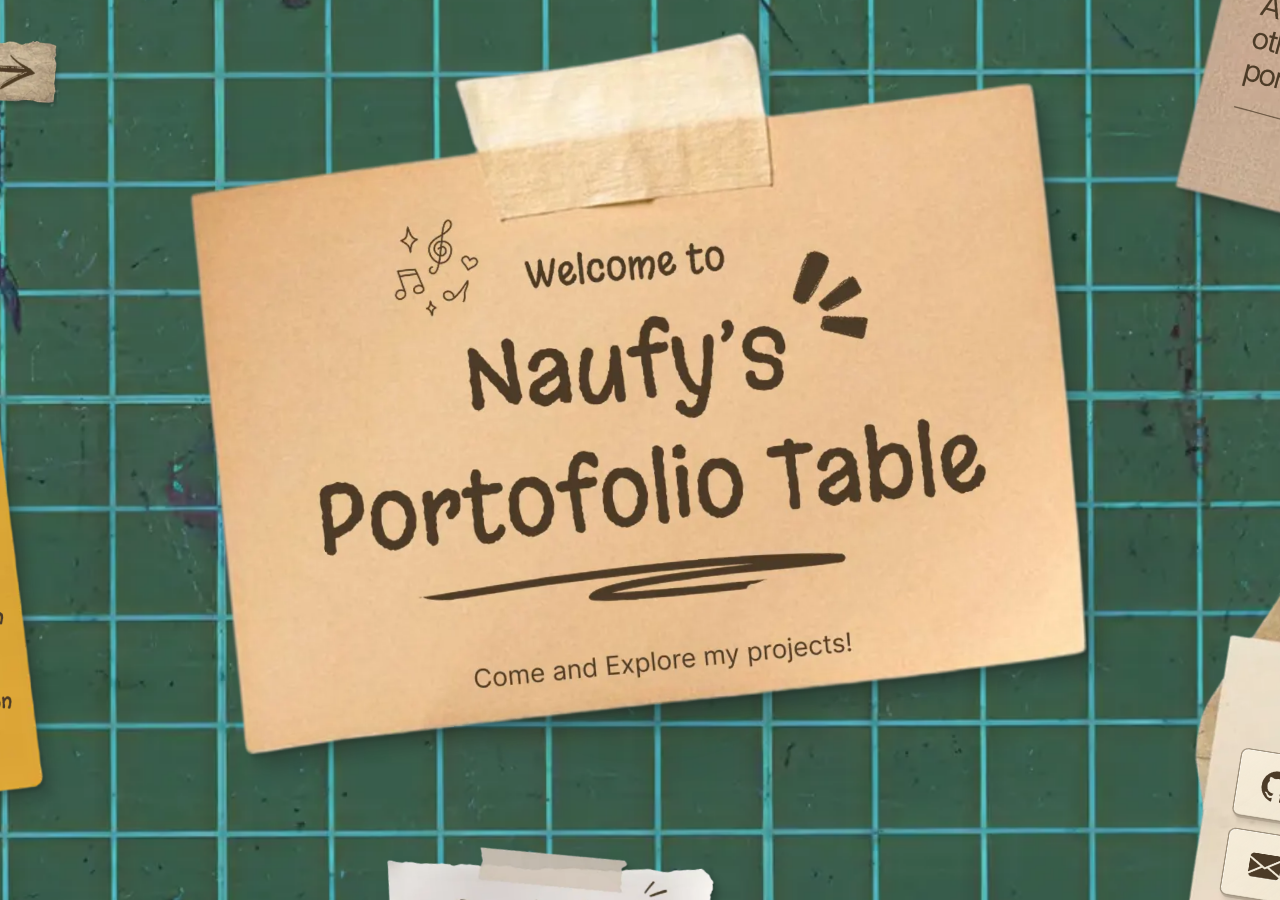
==== commit 6700e451: "Finished" ====
--- a/index.html
+++ b/index.html
@@ -3,77 +3,92 @@
 <head>
   <meta charset="UTF-8">
   <meta name="viewport" content="width=device-width, initial-scale=1.0">
-  <title>Portfolio</title>
+  <title>Home | Naufy Portfolio</title>
+  <link rel="icon" type="image/png" href="Assets/fishsticker.png">
   <link rel="preconnect" href="https://fonts.googleapis.com">
   <link rel="preconnect" href="https://fonts.gstatic.com" crossorigin>
   <link href="https://fonts.googleapis.com/css2?family=Inter:wght@400;500;600&family=Margarine&display=swap" rel="stylesheet">
   <link rel="stylesheet" href="https://cdn.jsdelivr.net/npm/bootstrap-icons/font/bootstrap-icons.css">
-  <link rel="stylesheet" href="style.css">
+  <link rel="stylesheet" href="css/base.css">
+  <link rel="stylesheet" href="css/loader.css">
+  <link rel="stylesheet" href="css/index.css">
 </head>
 <body>
+  <div class="site-loader" aria-live="polite">
+    <section class="site-loader__status" aria-label="Loading portfolio table">
+      <h1 class="site-loader__title">
+        Preparing Table<span class="site-loader__dots" aria-hidden="true"></span>
+      </h1>
+      <img class="site-loader__sticker" src="Assets/fishsticker.webp" alt="" draggable="false">
+      <p class="site-loader__wait">
+        <span class="site-loader__wait-text">please wait</span>
+        <span class="site-loader__face" aria-hidden="true">( &#8807;&#8704;&#8806;)&#12494;</span>
+      </p>
+    </section>
+  </div>
   <main class="viewport" aria-label="Portfolio canvas">
     <div class="canvas-world">
-      <section class="about-card" aria-label="About me">
-        <img class="about-card__image" src="Assets/Aboutme.png" alt="About me" draggable="false">
-        <button class="about-card__button" type="button">About me</button>
-        <img class="about-card__drawing" src="Assets/dRAWING.png" alt="Portrait drawing of Naufy" draggable="false">
+      <a class="about-card" href="aboutme.html" aria-label="About me">
+        <img class="about-card__image" src="Assets/Aboutme.webp" alt="About me" draggable="false">
+        <span class="about-card__button">About me</span>
+        <img class="about-card__drawing" src="Assets/dRAWING.webp" alt="Portrait drawing of Naufy" draggable="false">
         <span class="about-card__tagline">Get to<br>know me</span>
-        <img class="about-card__decoration about-card__line-wave" src="Assets/linewave.png" alt="" draggable="false">
-        <img class="about-card__decoration about-card__line-thin" src="Assets/linethin.png" alt="" draggable="false">
-        <img class="about-card__decoration about-card__line-one" src="Assets/line1.png" alt="" draggable="false">
-        <img class="about-card__decoration about-card__star about-card__star--one" src="Assets/star.png" alt="" draggable="false">
-        <img class="about-card__decoration about-card__star about-card__star--two" src="Assets/starsmany1.png" alt="" draggable="false">
-        <img class="about-card__decoration about-card__star about-card__star--three" src="Assets/starsmany2.png" alt="" draggable="false">
-        <img class="about-card__decoration about-card__know-more" src="Assets/knowmore.png" alt="Know more" draggable="false">
-      </section>
+        <img class="about-card__decoration about-card__line-wave" src="Assets/linewave.webp" alt="" draggable="false">
+        <img class="about-card__decoration about-card__line-thin" src="Assets/linethin.webp" alt="" draggable="false">
+        <img class="about-card__decoration about-card__line-one" src="Assets/line1.webp" alt="" draggable="false">
+        <img class="about-card__decoration about-card__star about-card__star--one" src="Assets/star.webp" alt="" draggable="false">
+        <img class="about-card__decoration about-card__star about-card__star--two" src="Assets/starsmany1.webp" alt="" draggable="false">
+        <img class="about-card__decoration about-card__star about-card__star--three" src="Assets/starsmany2.webp" alt="" draggable="false">
+        <img class="about-card__decoration about-card__know-more" src="Assets/knowmore.webp" alt="Know more" draggable="false">
+      </a>
       <section class="tool-cluster" aria-label="Desk tools">
-        <img class="tool-cluster__item tool-cluster__stapler" src="Assets/blue-stapler 2.png" alt="Blue stapler" draggable="false">
+        <img class="tool-cluster__item tool-cluster__stapler" src="Assets/blue-stapler 2.webp" alt="Blue stapler" draggable="false">
         <div class="tool-cluster__shadow tool-cluster__shadow--stapler" aria-hidden="true"></div>
-        <img class="tool-cluster__item tool-cluster__pencil" src="Assets/pencil.png" alt="Yellow pencil" draggable="false">
+        <img class="tool-cluster__item tool-cluster__pencil" src="Assets/pencil.webp" alt="Yellow pencil" draggable="false">
         <div class="tool-cluster__shadow tool-cluster__shadow--pencil" aria-hidden="true"></div>
-        <img class="tool-cluster__item tool-cluster__eraser" src="Assets/eraser.png" alt="Pink eraser" draggable="false">
+        <img class="tool-cluster__item tool-cluster__eraser" src="Assets/eraser.webp" alt="Pink eraser" draggable="false">
         <div class="tool-cluster__shadow tool-cluster__shadow--eraser" aria-hidden="true"></div>
       </section>
       <section class="sticky-note" aria-label="Skills">
-        <img class="sticky-note__image" src="Assets/stickynote.png" alt="" draggable="false">
-        <img class="sticky-note__label" src="Assets/Skills.png" alt="Skills" draggable="false">
-        <img class="sticky-note__pin" src="Assets/Weight.png" alt="" draggable="false">
+        <img class="sticky-note__image" src="Assets/stickynote.webp" alt="" draggable="false">
+        <img class="sticky-note__label" src="Assets/Skills.webp" alt="Skills" draggable="false">
+        <img class="sticky-note__pin" src="Assets/Weight.webp" alt="" draggable="false">
       </section>
       <section class="plant-pot" aria-label="Desk plant">
-        <img class="plant-pot__image" src="Assets/plant.png" alt="Plant" draggable="false">
+        <img class="plant-pot__image" src="Assets/plant.webp" alt="Plant" draggable="false">
         <div class="plant-pot__shadow" aria-hidden="true"></div>
       </section>
       <section class="ruler-edge" aria-label="Wooden ruler">
-        <img class="ruler-edge__image" src="Assets/ruler.png" alt="Wooden ruler" draggable="false">
+        <img class="ruler-edge__image" src="Assets/ruler.webp" alt="Wooden ruler" draggable="false">
       </section>
-      <section class="document-card" aria-label="Document">
-        <img class="document-card__image" src="Assets/Document.png" alt="Document" draggable="false">
+      <a class="document-card" href="projects.html" aria-label="Open projects">
+        <img class="document-card__image" src="Assets/Document.webp" alt="Document" draggable="false">
         <div class="document-card__content">
           <h2 class="document-card__title">Projects</h2>
-          <img class="document-card__top-secret" src="Assets/TopSecret.png" alt="" draggable="false">
+          <img class="document-card__top-secret" src="Assets/TopSecret.webp" alt="" draggable="false">
           <p class="document-card__description">A Collection of my other projects, works, portfolio</p>
         </div>
-        <img class="document-card__open-tape" src="Assets/opentape.png" alt="Open" draggable="false">
-      </section>
+        <img class="document-card__open-tape" src="Assets/opentape.webp" alt="Open" draggable="false">
+      </a>
       <section class="letter-card" aria-label="Contact letter">
-        <img class="letter-card__image" src="Assets/letter.png" alt="Contact letter" draggable="false">
+        <img class="letter-card__image" src="Assets/letter.webp" alt="Contact letter" draggable="false">
         <div class="letter-card__content">
           <h2 class="letter-card__title">Contact</h2>
-          <img class="letter-card__airplane" src="Assets/PaperAirplane.png" alt="" draggable="false">
+          <img class="letter-card__airplane" src="Assets/PaperAirplane.webp" alt="" draggable="false">
           <div class="letter-card__buttons" aria-label="Contact links">
-            <a class="letter-card__button" href="#" aria-label="GitHub">
+            <a class="letter-card__button" href="https://github.com/Mafuruko" target="_blank" rel="noopener noreferrer" aria-label="GitHub">
               <i class="letter-card__icon bi bi-github" aria-hidden="true"></i>
               <span>Github</span>
             </a>
-            <a class="letter-card__button" href="#" aria-label="LinkedIn">
+            <a class="letter-card__button" href="https://www.linkedin.com/in/naufalnaufal/" target="_blank" rel="noopener noreferrer" aria-label="LinkedIn">
               <i class="letter-card__icon bi bi-linkedin" aria-hidden="true"></i>
               <span>Linkedin</span>
             </a>
-            <a class="letter-card__button" href="#" aria-label="Email">
+            <a class="letter-card__button" href="https://mail.google.com/mail/?view=cm&fs=1&to=mnaufaldzakwan04@gmail.com" target="_blank" rel="noopener noreferrer" aria-label="Email">
               <i class="letter-card__icon bi bi-envelope-fill" aria-hidden="true"></i>
               <span>Email</span>
             </a>
-            <a class="letter-card__button" href="#" aria-label="WhatsApp">
+            <a class="letter-card__button" href="https://wa.me/6285349425454" target="_blank" rel="noopener noreferrer" aria-label="WhatsApp">
               <i class="letter-card__icon bi bi-whatsapp" aria-hidden="true"></i>
               <span>Whatsapp</span>
             </a>
@@ -82,32 +97,33 @@
         </div>
       </section>
       <section class="experience-board" aria-label="Organizational Experience">
-        <img class="experience-board__title" src="Assets/experiencetittle.png" alt="Organizational Experience" draggable="false">
-        <img class="experience-board__card experience-board__card--creator" src="Assets/contentcreator.png" alt="Content Creator experience" draggable="false">
-        <img class="experience-board__card experience-board__card--pdd" src="Assets/pdd.png" alt="Publication Documentation and Decoration experience" draggable="false">
-        <img class="experience-board__card experience-board__card--branding" src="Assets/kabirobranding.png" alt="Head of Branding Bureau experience" draggable="false">
+        <img class="experience-board__title" src="Assets/experiencetittle.webp" alt="Organizational Experience" draggable="false">
+        <img class="experience-board__card experience-board__card--creator" src="Assets/contentcreator.webp" alt="Content Creator experience" draggable="false">
+        <img class="experience-board__card experience-board__card--pdd" src="Assets/pdd.webp" alt="Publication Documentation and Decoration experience" draggable="false">
+        <img class="experience-board__card experience-board__card--branding" src="Assets/kabirobranding.webp" alt="Head of Branding Bureau experience" draggable="false">
       </section>
       <section class="sticker-layer" aria-label="Decorative stickers">
-        <img class="sticker sticker--you-did-it" src="Assets/yourdiditsticker.png" alt="" draggable="false">
-        <img class="sticker sticker--emoji" src="Assets/emojisticker.png" alt="" draggable="false">
-        <img class="sticker sticker--fish" src="Assets/fishsticker.png" alt="" draggable="false">
-        <img class="sticker sticker--drag-me" src="Assets/dragmesticker.png" alt="" draggable="false">
+        <img class="sticker sticker--you-did-it" src="Assets/yourdiditsticker.webp" alt="" draggable="false">
+        <img class="sticker sticker--emoji" src="Assets/emojisticker.webp" alt="" draggable="false">
+        <img class="sticker sticker--fish" src="Assets/fishsticker.webp" alt="" draggable="false">
+        <img class="sticker sticker--drag-me" src="Assets/dragmesticker.webp" alt="" draggable="false">
       </section>
       <section class="scissors-corner" aria-label="Scissors">
-        <img class="scissors-corner__image" src="Assets/scissors.png" alt="Scissors" draggable="false">
+        <img class="scissors-corner__image" src="Assets/scissors.webp" alt="Scissors" draggable="false">
         <div class="scissors-corner__shadow" aria-hidden="true"></div>
       </section>
       <section class="hero-card" aria-label="Welcome to Naufy's Portfolio Table">
-        <img class="hero-card__image" src="Assets/header.png" alt="Welcome to Naufy's Portfolio Table. Come and Explore my projects!" draggable="false">
+        <img class="hero-card__image" src="Assets/header.webp" alt="Welcome to Naufy's Portfolio Table. Come and Explore my projects!" draggable="false">
       </section>
       <section class="intro-note" aria-label="Move your cursor to explore">
-        <img class="intro-note__paper" src="Assets/moveyourcursor.png" alt="Move your Cursor to explore!" draggable="false">
-        <img class="intro-note__arrow intro-note__arrow--left" src="Assets/Arrow-1.png" alt="" draggable="false">
-        <img class="intro-note__arrow intro-note__arrow--top" src="Assets/Arrow-2.png" alt="" draggable="false">
-        <img class="intro-note__arrow intro-note__arrow--bottom" src="Assets/Arrow-3.png" alt="" draggable="false">
+        <img class="intro-note__paper" src="Assets/moveyourcursor.webp" alt="Move your Cursor to explore!" draggable="false">
+        <img class="intro-note__arrow intro-note__arrow--left" src="Assets/Arrow-1.webp" alt="" draggable="false">
+        <img class="intro-note__arrow intro-note__arrow--top" src="Assets/Arrow-2.webp" alt="" draggable="false">
+        <img class="intro-note__arrow intro-note__arrow--bottom" src="Assets/Arrow-3.webp" alt="" draggable="false">
       </section>
     </div>
   </main>
-  <script src="script.js"></script>
+  <script src="js/index-loader.js"></script>
+  <script src="js/canvas.js"></script>
 </body>
 </html>
--- a/css/base.css
+++ b/css/base.css
@@ -0,0 +1,74 @@
+* {
+  box-sizing: border-box;
+  cursor: url("../Assets/Custom-Cursor-48.png") 0 0,
+    url("../Assets/Custom-Cursor-32.png") 0 0,
+    auto;
+}
+
+html,
+body {
+  width: 100%;
+  height: 100%;
+  min-height: 100dvh;
+  margin: 0;
+  overflow: hidden;
+}
+
+body {
+  background: #16251f;
+  overscroll-behavior: none;
+  user-select: none;
+}
+
+
+.viewport {
+  position: fixed;
+  inset: 0;
+  overflow: hidden;
+  touch-action: none;
+}
+
+.canvas-world {
+  position: absolute;
+  left: 50%;
+  top: 50%;
+  width: 5200px;
+  aspect-ratio: 2894 / 2048;
+  background-image: url("../Assets/Background.webp");
+  background-position: center;
+  background-repeat: no-repeat;
+  background-size: contain;
+  transform: translate3d(calc(-50% + 0px), calc(-50% + 0px), 0) scale(0.62);
+  transform-origin: center;
+  will-change: transform;
+}
+
+
+.sticker {
+  --sticker-x: 0px;
+  --sticker-y: 0px;
+  --sticker-rotate: 0deg;
+  --sticker-base-rotate: 0deg;
+  position: absolute;
+  display: block;
+  height: auto;
+  pointer-events: auto;
+  user-select: none;
+  -webkit-user-drag: none;
+  touch-action: none;
+  transform: translate3d(var(--sticker-x), var(--sticker-y), 0) rotate(calc(var(--sticker-base-rotate) + var(--sticker-rotate)));
+  transform-origin: center;
+  filter:
+    drop-shadow(7px 9px 5px rgb(0 0 0 / 0.18))
+    drop-shadow(2px 3px 1px rgb(0 0 0 / 0.16));
+  transition: filter 160ms ease;
+}
+
+.sticker.is-dragging {
+  z-index: 2;
+  filter:
+    drop-shadow(13px 17px 10px rgb(0 0 0 / 0.22))
+    drop-shadow(3px 5px 2px rgb(0 0 0 / 0.18));
+}
+
+
--- a/css/loader.css
+++ b/css/loader.css
@@ -0,0 +1,287 @@
+.site-loader {
+  position: fixed;
+  inset: 0;
+  z-index: 9999;
+  display: grid;
+  place-items: center;
+  padding: 32px;
+  background:
+    linear-gradient(rgb(18 48 42 / 0.75), rgb(18 48 42 / 0.75)),
+    url("../Assets/Background.webp");
+  background-position: center;
+  background-size: cover;
+  opacity: 1;
+  visibility: visible;
+  transition:
+    opacity 520ms ease,
+    visibility 520ms ease;
+}
+
+.site-loader.is-hidden {
+  opacity: 0;
+  visibility: hidden;
+  pointer-events: none;
+}
+
+.site-loader--about {
+  background:
+    linear-gradient(rgb(76 59 39 / 0.18), rgb(76 59 39 / 0.18)),
+    url("../Assets/aboutme/aboutmeloading.webp");
+  background-position: center;
+  background-size: cover;
+}
+
+.site-loader--about .site-loader__title,
+.site-loader--about .site-loader__wait {
+  color: #4C3B27;
+  text-shadow:
+    0 2px 0 rgb(255 248 218 / 0.34),
+    0 7px 15px rgb(76 59 39 / 0.18);
+}
+
+.site-loader--folder {
+  background:
+    linear-gradient(rgb(43 36 28 / 0.16), rgb(43 36 28 / 0.16)),
+    url("../Assets/Folder/folderloading.webp");
+  background-position: center;
+  background-size: cover;
+}
+
+.site-loader__status {
+  display: grid;
+  justify-items: center;
+  gap: 14px;
+  text-align: center;
+}
+
+.site-loader__title {
+  min-width: 17ch;
+  margin: 0;
+  color: #f4f0ea;
+  font-family: "Inter", sans-serif;
+  font-size: clamp(20px, 1.9vw, 30px);
+  font-weight: 600;
+  line-height: 1.2;
+  letter-spacing: 0.16em;
+  text-transform: uppercase;
+  text-shadow:
+    0 5px 14px rgb(0 0 0 / 0.32),
+    0 1px 0 rgb(76 59 39 / 0.24);
+}
+
+.site-loader__dots::after {
+  content: ".";
+  display: inline-block;
+  width: 1.3em;
+  text-align: left;
+  animation: loader-dots 1.2s steps(1, end) infinite;
+}
+
+.site-loader__sticker {
+  width: clamp(66px, 7.8vw, 123px);
+  height: clamp(66px, 7.8vw, 123px);
+  object-fit: contain;
+  user-select: none;
+  -webkit-user-drag: none;
+  filter:
+    drop-shadow(10px 13px 9px rgb(0 0 0 / 0.24))
+    drop-shadow(3px 4px 2px rgb(0 0 0 / 0.18));
+  animation:
+    loader-sticker-float 3.2s ease-in-out infinite,
+    loader-sticker-spin 6.5s ease-in-out infinite;
+}
+
+.site-loader__wait {
+  display: flex;
+  flex-direction: column;
+  align-items: center;
+  justify-content: center;
+  gap: 5px;
+  width: 100%;
+  margin: 0;
+  color: rgb(244 240 234 / 0.88);
+  font-size: clamp(12px, 1vw, 16px);
+  font-weight: 500;
+  letter-spacing: 0.08em;
+  line-height: 1.4;
+  text-transform: lowercase;
+  text-shadow: 0 4px 12px rgb(0 0 0 / 0.28);
+  animation: loader-wait-pulse 2.6s ease-in-out infinite;
+}
+
+.site-loader__wait-text {
+  display: block;
+}
+
+.site-loader__face {
+  display: inline-block;
+  min-width: 8.5em;
+  text-align: center;
+  transform-origin: center;
+  animation: loader-face-idle 2.2s ease-in-out infinite;
+}
+
+.site-loader__face.is-changing {
+  animation: loader-face-shake 0.5s linear;
+}
+
+.site-loader__face.is-settling {
+  animation: loader-face-settle 0.52s ease-out;
+}
+
+
+@keyframes loader-dots {
+  0% {
+    content: ".";
+  }
+
+  33% {
+    content: "..";
+  }
+
+  66% {
+    content: "...";
+  }
+
+  100% {
+    content: ".";
+  }
+}
+
+@keyframes loader-sticker-float {
+  0%,
+  100% {
+    translate: 0 0;
+  }
+
+  50% {
+    translate: 0 -8px;
+  }
+}
+
+@keyframes loader-sticker-spin {
+  0% {
+    rotate: -7deg;
+    scale: 1;
+  }
+
+  35% {
+    rotate: 9deg;
+    scale: 1.035;
+  }
+
+  70% {
+    rotate: -4deg;
+    scale: 0.985;
+  }
+
+  100% {
+    rotate: -7deg;
+    scale: 1;
+  }
+}
+
+@keyframes loader-wait-pulse {
+  0%,
+  100% {
+    opacity: 0.78;
+    transform: translateY(0);
+  }
+
+  50% {
+    opacity: 1;
+    transform: translateY(-1px);
+  }
+}
+
+@keyframes loader-face-idle {
+  0%,
+  100% {
+    transform: translateY(0) rotate(0deg);
+  }
+
+  50% {
+    transform: translateY(-2px) rotate(1.5deg);
+  }
+}
+
+@keyframes loader-face-shake {
+  0% {
+    transform: translate3d(0, 0, 0) rotate(0deg) scale(1);
+    opacity: 1;
+  }
+
+  12% {
+    transform: translate3d(-3px, 0, 0) rotate(-3deg) scale(1.01);
+  }
+
+  24% {
+    transform: translate3d(3px, -1px, 0) rotate(3deg) scale(1.02);
+  }
+
+  38% {
+    transform: translate3d(-5px, 1px, 0) rotate(-6deg) scale(1.04);
+  }
+
+  52% {
+    transform: translate3d(5px, -1px, 0) rotate(6deg) scale(1.05);
+  }
+
+  66% {
+    transform: translate3d(-7px, -1px, 0) rotate(-9deg) scale(1.07);
+  }
+
+  78% {
+    transform: translate3d(7px, 1px, 0) rotate(9deg) scale(1.08);
+  }
+
+  88% {
+    transform: translate3d(-9px, 0, 0) rotate(-12deg) scale(1.1);
+    opacity: 0.82;
+  }
+
+  96% {
+    transform: translate3d(9px, -1px, 0) rotate(12deg) scale(0.94);
+    opacity: 0.48;
+  }
+
+  100% {
+    transform: translate3d(0, 0, 0) rotate(0deg) scale(1);
+    opacity: 1;
+  }
+}
+
+@keyframes loader-face-settle {
+  0% {
+    transform: translate3d(-8px, -1px, 0) rotate(-10deg) scale(1.08);
+    opacity: 0.72;
+  }
+
+  16% {
+    transform: translate3d(8px, 1px, 0) rotate(10deg) scale(1.07);
+    opacity: 1;
+  }
+
+  32% {
+    transform: translate3d(-6px, 0, 0) rotate(-7deg) scale(1.045);
+  }
+
+  50% {
+    transform: translate3d(4px, -1px, 0) rotate(5deg) scale(1.025);
+  }
+
+  68% {
+    transform: translate3d(-2px, 0, 0) rotate(-2deg) scale(1.01);
+  }
+
+  84% {
+    transform: translate3d(1px, 0, 0) rotate(1deg) scale(1.004);
+  }
+
+  100% {
+    transform: translate3d(0, 0, 0) rotate(0deg) scale(1);
+    opacity: 1;
+  }
+}
+
+
--- a/css/index.css
+++ b/css/index.css
@@ -0,0 +1,1201 @@
+﻿.about-card {
+  --about-parallax-x: 0px;
+  --about-parallax-y: 0px;
+  position: absolute;
+  left: 12%;
+  top: 12%;
+  width: min(1100px, 29%);
+  aspect-ratio: 1;
+  transform: translate3d(var(--about-parallax-x), var(--about-parallax-y), 0) rotate(2.5deg);
+  transform-origin: center;
+  pointer-events: auto;
+  transition: transform 480ms cubic-bezier(0.34, 1.56, 0.64, 1);
+  z-index: 1;
+  color: inherit;
+  text-decoration: none;
+}
+
+.about-card:hover {
+  transform: translate3d(var(--about-parallax-x), calc(var(--about-parallax-y) - 10px), 0) rotate(1.4deg) scale(1.025);
+  transition: transform 240ms cubic-bezier(0.16, 1, 0.3, 1);
+}
+
+.about-card::after {
+  content: none;
+}
+
+.about-card:hover::after {
+  content: none;
+}
+
+.about-card::before {
+  content: "";
+  position: absolute;
+  inset: 10% 6% -6% 8%;
+  border-radius: 50%;
+  background: radial-gradient(closest-side, rgb(6 12 9 / 0.35), rgb(6 12 9 / 0) 72%);
+  filter: blur(14px);
+  z-index: -1;
+  transition: opacity 480ms ease, transform 480ms cubic-bezier(0.34, 1.56, 0.64, 1), filter 480ms ease;
+}
+
+.about-card:hover::before {
+  opacity: 0.7;
+  transform: translateY(10px) scale(1.06);
+  filter: blur(20px);
+  transition: opacity 240ms ease, transform 240ms cubic-bezier(0.16, 1, 0.3, 1), filter 240ms ease;
+}
+
+.about-card__image {
+  display: block;
+  width: 100%;
+  height: 100%;
+  object-fit: contain;
+  user-select: none;
+  -webkit-user-drag: none;
+  filter:
+    drop-shadow(16px 22px 14px rgb(0 0 0 / 0.2))
+    drop-shadow(5px 7px 3px rgb(0 0 0 / 0.2))
+    drop-shadow(1px 1px 0 rgb(255 255 255 / 0.1));
+  transition: filter 480ms ease;
+}
+
+.about-card__drawing {
+  position: absolute;
+  left: 16%;
+  top: 32%;
+  z-index: 1;
+  display: block;
+  width: 50%;
+  height: 50%;
+  object-fit: contain;
+  mix-blend-mode: multiply;
+  opacity: 1;
+  transform: rotate(8deg);
+  pointer-events: none;
+  user-select: none;
+  -webkit-user-drag: none;
+}
+
+.about-card__tagline {
+  position: absolute;
+  left: 57%;
+  top: 50%;
+  z-index: 2;
+  width: 22%;
+  color: #4C3B27;
+  font-family: "Margarine", cursive;
+  font-size: 36px;
+  line-height: 1.15;
+  text-align: left;
+  transform: rotate(8deg);
+  pointer-events: none;
+}
+
+.about-card__decoration {
+  position: absolute;
+  z-index: 2;
+  display: block;
+  height: auto;
+  pointer-events: none;
+  user-select: none;
+  -webkit-user-drag: none;
+}
+
+/* Edit these left/top values to arrange the About card decorations. */
+.about-card__line-thin {
+  left: 27%;
+  top: 21%;
+  width: 5%;
+  transform: rotate(8deg);
+}
+
+.about-card__line-one {
+  left: 29%;
+  top: 32%;
+  width: 30%;
+  transform: rotate(11deg);
+}
+
+.about-card__line-wave {
+  left: 55%;
+  top: 57%;
+  width: 17%;
+  transform: rotate(8deg);
+  mix-blend-mode: multiply;
+}
+
+.about-card__star {
+  width: 5%;
+  mix-blend-mode: multiply;
+}
+
+.about-card__star--one {
+  left: 25%;
+  top: 38%;
+  transform: rotate(-8deg);
+}
+
+.about-card__star--two {
+  left: 60%;
+  top: 38%;
+  transform: rotate(14deg);
+}
+
+.about-card__star--three {
+  left: 20%;
+  top: 67%;
+  transform: rotate(9deg);
+}
+
+.about-card__know-more {
+  left: 53%;
+  top: 60%;
+  z-index: 3;
+  width: 45%;
+  transform: rotate(1deg);
+  filter: drop-shadow(4px 6px 3px rgb(0 0 0 / 0.2));
+}
+
+.about-card__button {
+  position: absolute;
+  left: 30%;
+  top: 25%;
+  z-index: 2;
+  padding: 0;
+  border: 0;
+  background: transparent;
+  color: #4C3B27;
+  box-shadow: none;
+  font-family: "Margarine", cursive;
+  font-size: 70px;
+  line-height: 1;
+  transform: rotate(8deg);
+}
+
+.about-card:hover .about-card__image {
+  filter:
+    drop-shadow(20px 28px 18px rgb(0 0 0 / 0.24))
+    drop-shadow(6px 9px 4px rgb(0 0 0 / 0.22))
+    drop-shadow(1px 1px 0 rgb(255 255 255 / 0.12));
+  transition: filter 240ms ease;
+}
+
+.tool-cluster {
+  position: absolute;
+  left: 0;
+  bottom: 0;
+  width: 34%;
+  height: 48%;
+  transform-origin: bottom left;
+  pointer-events: auto;
+  z-index: 2;
+}
+
+.tool-cluster__item {
+  position: absolute;
+  display: block;
+  max-width: none;
+  object-fit: contain;
+  user-select: none;
+  -webkit-user-drag: none;
+  transition: transform 480ms cubic-bezier(0.34, 1.56, 0.64, 1), filter 480ms ease;
+}
+
+.tool-cluster__stapler {
+  --stapler-parallax-x: 0px;
+  --stapler-parallax-y: 0px;
+  left: -75%;
+  top: -20%;
+  width: 152%;
+  transform: translate3d(var(--stapler-parallax-x), var(--stapler-parallax-y), 0) rotate(-5deg);
+  filter:
+    drop-shadow(18px 22px 14px rgb(0 0 0 / 0.28))
+    drop-shadow(5px 6px 2px rgb(0 0 0 / 0.24))
+    drop-shadow(-1px -1px 0 rgb(255 255 255 / 0.08));
+  z-index: 3;
+}
+
+.tool-cluster__pencil {
+  --pencil-parallax-x: 0px;
+  --pencil-parallax-y: 0px;
+  left: -24%;
+  bottom: -26%;
+  width: 60%;
+  transform: translate3d(var(--pencil-parallax-x), var(--pencil-parallax-y), 0) rotate(-1deg);
+  filter:
+    drop-shadow(9px 13px 7px rgb(0 0 0 / 0.24))
+    drop-shadow(2px 3px 1px rgb(0 0 0 / 0.22))
+    drop-shadow(-1px -1px 0 rgb(255 255 255 / 0.1));
+  z-index: 2;
+}
+
+.tool-cluster__eraser {
+  --eraser-parallax-x: 0px;
+  --eraser-parallax-y: 0px;
+  left: 3%;
+  bottom: -8%;
+  width: 26%;
+  transform: translate3d(var(--eraser-parallax-x), var(--eraser-parallax-y), 0) rotate(-5deg);
+  filter:
+    drop-shadow(7px 10px 6px rgb(0 0 0 / 0.22))
+    drop-shadow(2px 3px 1px rgb(0 0 0 / 0.2))
+    drop-shadow(-1px -1px 0 rgb(255 255 255 / 0.12));
+  z-index: 4;
+}
+
+.tool-cluster__stapler:hover {
+  transform: translate3d(calc(var(--stapler-parallax-x) + 6px), calc(var(--stapler-parallax-y) - 14px), 0) rotate(-4deg);
+  filter:
+    drop-shadow(24px 30px 19px rgb(0 0 0 / 0.22))
+    drop-shadow(7px 8px 3px rgb(0 0 0 / 0.2))
+    drop-shadow(-1px -1px 0 rgb(255 255 255 / 0.08));
+  transition: transform 240ms cubic-bezier(0.16, 1, 0.3, 1), filter 240ms ease;
+}
+
+.tool-cluster__pencil:hover {
+  transform: translate3d(calc(var(--pencil-parallax-x) + 4px), calc(var(--pencil-parallax-y) - 14px), 0) rotate(-1deg);
+  filter:
+    drop-shadow(13px 18px 10px rgb(0 0 0 / 0.2))
+    drop-shadow(3px 4px 1px rgb(0 0 0 / 0.18))
+    drop-shadow(-1px -1px 0 rgb(255 255 255 / 0.1));
+  transition: transform 240ms cubic-bezier(0.16, 1, 0.3, 1), filter 240ms ease;
+}
+
+.tool-cluster__eraser:hover {
+  transform: translate3d(calc(var(--eraser-parallax-x) + 5px), calc(var(--eraser-parallax-y) - 11px), 0) rotate(-8deg);
+  filter:
+    drop-shadow(10px 14px 8px rgb(0 0 0 / 0.18))
+    drop-shadow(3px 4px 1px rgb(0 0 0 / 0.16))
+    drop-shadow(-1px -1px 0 rgb(255 255 255 / 0.12));
+  transition: transform 240ms cubic-bezier(0.16, 1, 0.3, 1), filter 240ms ease;
+}
+
+.tool-cluster__shadow {
+  position: absolute;
+  border-radius: 50%;
+  pointer-events: none;
+  background: radial-gradient(closest-side, rgb(8 12 10 / 0.4), rgb(8 12 10 / 0) 72%);
+  transition: opacity 480ms ease, transform 480ms cubic-bezier(0.34, 1.56, 0.64, 1), filter 480ms ease;
+}
+
+.tool-cluster__shadow--stapler,
+.tool-cluster__shadow--pencil,
+.tool-cluster__shadow--eraser {
+  display: none;
+}
+
+.sticky-note {
+  --sticky-parallax-x: 0px;
+  --sticky-parallax-y: 0px;
+  position: absolute;
+  left: 16%;
+  top: 45%;
+  width: min(880px, 25%);
+  aspect-ratio: 1;
+  transform: translate3d(var(--sticky-parallax-x), var(--sticky-parallax-y), 0) rotate(-3deg);
+  transform-origin: center;
+  pointer-events: auto;
+  transition: transform 480ms cubic-bezier(0.34, 1.56, 0.64, 1);
+  z-index: 2;
+}
+
+.sticky-note:hover {
+  transform: translate3d(var(--sticky-parallax-x), calc(var(--sticky-parallax-y) - 12px), 0) rotate(-1.6deg) scale(1.02);
+  transition: transform 240ms cubic-bezier(0.16, 1, 0.3, 1);
+}
+
+.sticky-note::before {
+  content: "";
+  position: absolute;
+  inset: 10% 6% -6% 8%;
+  border-radius: 50%;
+  background: radial-gradient(closest-side, rgb(6 12 9 / 0.35), rgb(6 12 9 / 0) 72%);
+  filter: blur(14px);
+  z-index: -1;
+  transition: opacity 480ms ease, transform 480ms cubic-bezier(0.34, 1.56, 0.64, 1), filter 480ms ease;
+}
+
+.sticky-note:hover::before {
+  opacity: 0.7;
+  transform: translateY(10px) scale(1.06);
+  filter: blur(20px);
+  transition: opacity 240ms ease, transform 240ms cubic-bezier(0.16, 1, 0.3, 1), filter 240ms ease;
+}
+
+.sticky-note__image {
+  display: block;
+  width: 100%;
+  height: 100%;
+  object-fit: contain;
+  user-select: none;
+  -webkit-user-drag: none;
+  filter:
+    drop-shadow(14px 18px 12px rgb(0 0 0 / 0.2))
+    drop-shadow(4px 6px 2px rgb(0 0 0 / 0.18))
+    drop-shadow(1px 1px 0 rgb(255 255 255 / 0.1));
+  transition: filter 480ms ease;
+}
+
+.sticky-note:hover .sticky-note__image {
+  filter:
+    drop-shadow(18px 24px 16px rgb(0 0 0 / 0.22))
+    drop-shadow(5px 8px 3px rgb(0 0 0 / 0.2))
+    drop-shadow(1px 1px 0 rgb(255 255 255 / 0.12));
+  transition: filter 240ms ease;
+}
+
+.sticky-note__label {
+  position: absolute;
+  left: 51%;
+  top: 51%;
+  width: 69%;
+  height: auto;
+  transform: translate(-50%, -50%) rotate(0deg);
+  pointer-events: none;
+  user-select: none;
+  -webkit-user-drag: none;
+}
+
+.sticky-note__pin {
+  position: absolute;
+  left: 8%;
+  bottom: 3%;
+  width: 20%;
+  aspect-ratio: 1;
+  display: block;
+  user-select: none;
+  -webkit-user-drag: none;
+  transform-origin: center;
+  filter:
+    drop-shadow(3px 5px 4px rgb(0 0 0 / 0.4))
+    drop-shadow(1px 1px 0 rgb(255 255 255 / 0.2));
+  transition: transform 420ms cubic-bezier(0.34, 1.56, 0.64, 1), filter 420ms ease;
+  z-index: 2;
+}
+
+.sticky-note:hover .sticky-note__pin {
+  transform: translateY(9px) scale(1.015);
+  filter:
+    drop-shadow(4px 7px 5px rgb(0 0 0 / 0.45))
+    drop-shadow(1px 1px 0 rgb(255 255 255 / 0.25));
+  transition: transform 240ms cubic-bezier(0.16, 1, 0.3, 1), filter 240ms ease;
+}
+
+.plant-pot {
+  --plant-parallax-x: 0px;
+  --plant-parallax-y: 0px;
+  position: absolute;
+  right: -4.5%;
+  top: -8%;
+  width: min(880px, 23%);
+  aspect-ratio: 1;
+  transform: translate3d(var(--plant-parallax-x), var(--plant-parallax-y), 0) rotate(1.5deg);
+  transform-origin: center;
+  pointer-events: auto;
+  transition: transform 420ms cubic-bezier(0.34, 1.56, 0.64, 1);
+  z-index: 3;
+}
+
+.plant-pot:hover {
+  transform: translate3d(calc(var(--plant-parallax-x) - 8px), calc(var(--plant-parallax-y) - 10px), 0) rotate(0.8deg) scale(1.018);
+  transition: transform 240ms cubic-bezier(0.16, 1, 0.3, 1);
+}
+
+.plant-pot::after {
+  content: none;
+}
+
+.plant-pot:hover::after {
+  content: none;
+}
+
+.plant-pot__image {
+  display: block;
+  width: 100%;
+  height: 100%;
+  object-fit: contain;
+  user-select: none;
+  -webkit-user-drag: none;
+  filter:
+    drop-shadow(-18px 22px 16px rgb(0 0 0 / 0.28))
+    drop-shadow(-5px 7px 3px rgb(0 0 0 / 0.24))
+    drop-shadow(1px 1px 0 rgb(255 255 255 / 0.12));
+  transition: filter 420ms ease;
+}
+
+.plant-pot:hover .plant-pot__image {
+  filter:
+    drop-shadow(-24px 30px 20px rgb(0 0 0 / 0.22))
+    drop-shadow(-7px 9px 4px rgb(0 0 0 / 0.2))
+    drop-shadow(1px 1px 0 rgb(255 255 255 / 0.14));
+  transition: filter 240ms ease;
+}
+
+.plant-pot__shadow {
+  position: absolute;
+  left: 20.2%;
+  top: 74%;
+  width: 61.5%;
+  height: 15.7%;
+  border-radius: 50%;
+  pointer-events: none;
+  background: radial-gradient(closest-side, rgb(8 12 10 / 0.42), rgb(8 12 10 / 0) 72%);
+  transform: scaleY(0.65);
+  filter: blur(8px);
+  z-index: -1;
+  transition: opacity 420ms ease, transform 420ms cubic-bezier(0.34, 1.56, 0.64, 1), filter 420ms ease;
+}
+
+.plant-pot:hover .plant-pot__shadow {
+  opacity: 0.6;
+  transform: scaleY(0.55) scaleX(1.1) translateY(6px);
+  filter: blur(12px);
+  transition: opacity 240ms ease, transform 240ms cubic-bezier(0.16, 1, 0.3, 1), filter 240ms ease;
+}
+
+.ruler-edge {
+  --ruler-parallax-x: 0px;
+  --ruler-parallax-y: 0px;
+  position: absolute;
+  right: -35%;
+  top: 13%;
+  width: 65%;
+  aspect-ratio: 1540 / 1532;
+  transform: translate3d(var(--ruler-parallax-x), var(--ruler-parallax-y), 0);
+  transform-origin: center;
+  pointer-events: auto;
+  transition: transform 420ms cubic-bezier(0.34, 1.56, 0.64, 1);
+  z-index: 2;
+}
+
+.ruler-edge:hover {
+  transform: translate3d(calc(var(--ruler-parallax-x) - 6px), calc(var(--ruler-parallax-y) - 12px), 0) scale(1.012);
+  transition: transform 240ms cubic-bezier(0.16, 1, 0.3, 1);
+}
+
+.ruler-edge::after {
+  content: none;
+}
+
+.ruler-edge:hover::after {
+  content: none;
+}
+
+.ruler-edge__image {
+  display: block;
+  width: 100%;
+  height: 100%;
+  object-fit: contain;
+  user-select: none;
+  -webkit-user-drag: none;
+  filter:
+    drop-shadow(-16px 18px 11px rgb(0 0 0 / 0.24))
+    drop-shadow(-4px 5px 2px rgb(0 0 0 / 0.22))
+    drop-shadow(1px 1px 0 rgb(255 255 255 / 0.16));
+  transition: filter 420ms ease;
+}
+
+.ruler-edge:hover .ruler-edge__image {
+  filter:
+    drop-shadow(-21px 24px 14px rgb(0 0 0 / 0.18))
+    drop-shadow(-5px 7px 3px rgb(0 0 0 / 0.16))
+    drop-shadow(1px 1px 0 rgb(255 255 255 / 0.18));
+  transition: filter 240ms ease;
+}
+
+.document-card {
+  --document-parallax-x: 0px;
+  --document-parallax-y: 0px;
+  position: absolute;
+  right: 11%;
+  top: 15%;
+  width: min(1200px, 45%);
+  aspect-ratio: 1;
+  transform: translate3d(var(--document-parallax-x), var(--document-parallax-y), 0) rotate(5deg);
+  transform-origin: center;
+  pointer-events: auto;
+  transition: transform 420ms cubic-bezier(0.34, 1.56, 0.64, 1);
+  z-index: 2;
+  color: inherit;
+  text-decoration: none;
+}
+
+.document-card:hover {
+  transform: translate3d(var(--document-parallax-x), calc(var(--document-parallax-y) - 10px), 0) rotate(4deg) scale(1.018);
+  transition: transform 240ms cubic-bezier(0.16, 1, 0.3, 1);
+}
+
+.document-card::before {
+  content: "";
+  position: absolute;
+  inset: 10% 8% -6% 8%;
+  border-radius: 50%;
+  background: radial-gradient(closest-side, rgb(6 12 9 / 0.3), rgb(6 12 9 / 0) 72%);
+  filter: blur(14px);
+  z-index: -1;
+  transition: opacity 420ms ease, transform 420ms cubic-bezier(0.34, 1.56, 0.64, 1), filter 420ms ease;
+}
+
+.document-card:hover::before {
+  opacity: 0.7;
+  transform: translateY(10px) scale(1.06);
+  filter: blur(20px);
+  transition: opacity 240ms ease, transform 240ms cubic-bezier(0.16, 1, 0.3, 1), filter 240ms ease;
+}
+
+.document-card__image {
+  display: block;
+  width: 100%;
+  height: 100%;
+  object-fit: contain;
+  user-select: none;
+  -webkit-user-drag: none;
+  filter:
+    drop-shadow(15px 20px 13px rgb(0 0 0 / 0.22))
+    drop-shadow(4px 6px 2px rgb(0 0 0 / 0.2))
+    drop-shadow(1px 1px 0 rgb(255 255 255 / 0.12));
+  transition: filter 420ms ease;
+}
+
+.document-card__content {
+  position: absolute;
+  left: 15%;
+  top: 30%;
+  z-index: 2;
+  width: 45%;
+  color: #4C3B27;
+  font-family: "Inter", sans-serif;
+  transform: rotate(10deg);
+}
+
+.document-card__title {
+  position: relative;
+  margin: 0 0 7%;
+  font-size: 134px;
+  font-weight: 400;
+  line-height: 1.5;
+  letter-spacing: -0.07em;
+}
+
+.document-card__top-secret {
+  position: absolute;
+  left: 89%;
+  top: 20%;
+  width: 65%;
+  height: auto;
+  pointer-events: none;
+  user-select: none;
+  -webkit-user-drag: none;
+  transform: rotate(9deg);
+}
+
+.document-card__description {
+  position: relative;
+  margin: 0;
+  padding: 5% 0 7%;
+  max-width: 78%;
+  font-size: 50px;
+  font-weight: 400;
+  line-height: 1.08;
+  letter-spacing: -0.045em;
+}
+
+.document-card__description::before,
+.document-card__description::after {
+  content: "";
+  position: absolute;
+  left: 0;
+  width: 92%;
+  height: 2px;
+  background: #4C3B27;
+  opacity: 0.72;
+}
+
+.document-card__description::before {
+  top: 0;
+}
+
+.document-card__description::after {
+  bottom: 0;
+}
+
+.document-card__open-tape {
+  position: absolute;
+  right: 19%;
+  bottom: 16%;
+  z-index: 3;
+  width: 24%;
+  height: auto;
+  pointer-events: none;
+  user-select: none;
+  -webkit-user-drag: none;
+  transform: rotate(10deg);
+}
+
+.document-card:hover .document-card__image {
+  filter:
+    drop-shadow(20px 26px 17px rgb(0 0 0 / 0.18))
+    drop-shadow(5px 8px 3px rgb(0 0 0 / 0.18))
+    drop-shadow(1px 1px 0 rgb(255 255 255 / 0.14));
+  transition: filter 240ms ease;
+}
+
+.letter-card {
+  --letter-parallax-x: 0px;
+  --letter-parallax-y: 0px;
+  position: absolute;
+  right: 11%;
+  top: 45%;
+  width: min(1960px, 27%);
+  aspect-ratio: 1;
+  transform: translate3d(var(--letter-parallax-x), var(--letter-parallax-y), 0) rotate(-5deg);
+  transform-origin: center;
+  pointer-events: auto;
+  transition: transform 420ms cubic-bezier(0.34, 1.56, 0.64, 1);
+  z-index: 3;
+}
+
+.letter-card:hover {
+  transform: translate3d(var(--letter-parallax-x), calc(var(--letter-parallax-y) - 10px), 0) rotate(-4deg) scale(1.018);
+  transition: transform 240ms cubic-bezier(0.16, 1, 0.3, 1);
+}
+
+.letter-card::before {
+  content: "";
+  position: absolute;
+  inset: 12% 8% -7% 8%;
+  border-radius: 50%;
+  background: radial-gradient(closest-side, rgb(6 12 9 / 0.32), rgb(6 12 9 / 0) 72%);
+  filter: blur(14px);
+  z-index: -1;
+  transition: opacity 420ms ease, transform 420ms cubic-bezier(0.34, 1.56, 0.64, 1), filter 420ms ease;
+}
+
+.letter-card:hover::before {
+  opacity: 0.72;
+  transform: translateY(10px) scale(1.06);
+  filter: blur(20px);
+  transition: opacity 240ms ease, transform 240ms cubic-bezier(0.16, 1, 0.3, 1), filter 240ms ease;
+}
+
+.letter-card__image {
+  display: block;
+  width: 100%;
+  height: 100%;
+  object-fit: contain;
+  user-select: none;
+  -webkit-user-drag: none;
+  filter:
+    drop-shadow(15px 20px 13px rgb(0 0 0 / 0.24))
+    drop-shadow(4px 6px 2px rgb(0 0 0 / 0.22))
+    drop-shadow(1px 1px 0 rgb(255 255 255 / 0.12));
+  transition: filter 420ms ease;
+}
+
+.letter-card__content {
+  position: absolute;
+  left: 22.5%;
+  top: 42%;
+  z-index: 2;
+  width: 50%;
+  color: #4C3B27;
+  font-family: "Margarine", cursive;
+  transform: rotate(14deg);
+}
+
+.letter-card__title {
+  position: relative;
+  margin: 0 0 7% 0;
+  padding: 0;
+  left: 16%;
+  border: 0;
+  background: transparent;
+  box-shadow: none;
+  font-size: 75px;
+  line-height: 1;
+  letter-spacing: 0.3px;
+}
+
+.letter-card__airplane {
+  position: absolute;
+  left: 60%;
+  top: 0%;
+  width: 20%;
+  height: auto;
+  pointer-events: none;
+  user-select: none;
+  -webkit-user-drag: none;
+  transform: rotate(5deg);
+}
+
+.letter-card__buttons {
+  display: grid;
+  grid-template-columns: repeat(2, minmax(0, 1fr));
+  gap: 8% 5%;
+}
+
+.letter-card__button {
+  position: relative;
+  display: flex;
+  align-items: center;
+  gap: 8%;
+  min-height: 100px;
+  padding: 7% 13% 7% 9%;
+  border: 2.5px solid rgb(76 59 39 / 0.48);
+  border-radius: 12px;
+  background:
+    linear-gradient(135deg, rgb(255 250 235 / 0.42), rgb(221 207 178 / 0.18)),
+    rgb(250 242 222 / 0.38);
+  box-shadow:
+    6px 8px 8px rgb(43 31 20 / 0.16),
+    2px 3px 1px rgb(43 31 20 / 0.16),
+    inset 1px 1px 1px rgb(255 255 255 / 0.55),
+    inset -1px -1px 1px rgb(62 45 28 / 0.1);
+  color: #4C3B27;
+  font-size: 38px;
+  line-height: 1;
+  text-decoration: none;
+  text-shadow: 1px 1px 0 rgb(255 255 255 / 0.22);
+  transform: translate3d(0, 0, 0);
+  transition:
+    transform 180ms cubic-bezier(0.16, 1, 0.3, 1),
+    box-shadow 180ms ease,
+    background 180ms ease,
+    border-color 180ms ease;
+}
+
+.letter-card__button:hover,
+.letter-card__button:focus-visible {
+  border-color: rgb(76 59 39 / 0.72);
+  background:
+    linear-gradient(135deg, rgb(255 252 241 / 0.58), rgb(228 211 181 / 0.24)),
+    rgb(250 242 222 / 0.48);
+  box-shadow:
+    10px 13px 12px rgb(43 31 20 / 0.2),
+    3px 5px 2px rgb(43 31 20 / 0.18),
+    inset 1px 1px 1px rgb(255 255 255 / 0.62),
+    inset -1px -1px 1px rgb(62 45 28 / 0.12);
+  outline: none;
+  transform: translate3d(0, -8%, 0) rotate(-1deg) scale(1.025);
+}
+
+.letter-card__button:active {
+  box-shadow:
+    3px 4px 4px rgb(43 31 20 / 0.16),
+    1px 2px 1px rgb(43 31 20 / 0.14),
+    inset 2px 2px 3px rgb(62 45 28 / 0.12);
+  transform: translate3d(0, 1%, 0) scale(0.985);
+}
+
+.letter-card__icon {
+  display: inline-flex;
+  align-items: center;
+  justify-content: center;
+  flex: 0 0 auto;
+  width: 1.35em;
+  height: 1.35em;
+  color: #4C3B27;
+  font-size: 1.35em;
+  line-height: 1;
+  filter: drop-shadow(1px 1px 0 rgb(255 255 255 / 0.2));
+}
+
+.letter-card__note {
+  position: relative;
+  margin: 5% 0 0;
+  padding-top: 4%;
+  color: rgb(76 59 39 / 0.82);
+  font-size: 26px;
+  line-height: 1.15;
+  text-align: center;
+  text-shadow: 1px 1px 0 rgb(255 255 255 / 0.22);
+}
+
+.letter-card__note::before {
+  content: "";
+  position: absolute;
+  left: 0;
+  right: 0;
+  top: 0;
+  height: 2px;
+  background: repeating-linear-gradient(
+    90deg,
+    rgb(76 59 39 / 0.72) 0 11px,
+    transparent 11px 20px
+  );
+}
+
+.letter-card:hover .letter-card__image {
+  filter:
+    drop-shadow(20px 26px 17px rgb(0 0 0 / 0.2))
+    drop-shadow(5px 8px 3px rgb(0 0 0 / 0.18))
+    drop-shadow(1px 1px 0 rgb(255 255 255 / 0.14));
+  transition: filter 240ms ease;
+}
+
+.experience-board {
+  --experience-parallax-x: 0px;
+  --experience-parallax-y: 0px;
+  position: absolute;
+  left: 35%;
+  bottom: 1%;
+  width: min(1278px, 34.2%);
+  height: 30%;
+  transform: translate3d(var(--experience-parallax-x), var(--experience-parallax-y), 0);
+  transform-origin: center;
+  pointer-events: auto;
+  z-index: 3;
+}
+
+.experience-board__title,
+.experience-board__card {
+  position: absolute;
+  display: block;
+  height: auto;
+  user-select: none;
+  -webkit-user-drag: none;
+}
+
+.experience-board__title {
+  left: 27%;
+  top: -9%;
+  width: 45%;
+  z-index: 5;
+  transform: rotate(-6deg);
+  filter:
+    drop-shadow(8px 10px 7px rgb(0 0 0 / 0.18))
+    drop-shadow(2px 3px 1px rgb(0 0 0 / 0.16));
+  transition:
+    transform 480ms cubic-bezier(0.34, 1.56, 0.64, 1),
+    filter 480ms ease;
+}
+
+.experience-board__title:hover {
+  transform: translateY(-8%) rotate(-4deg) scale(1.035);
+  filter:
+    drop-shadow(13px 17px 10px rgb(0 0 0 / 0.2))
+    drop-shadow(3px 5px 2px rgb(0 0 0 / 0.18));
+  transition:
+    transform 240ms cubic-bezier(0.16, 1, 0.3, 1),
+    filter 240ms ease;
+}
+
+.experience-board__card {
+  filter:
+    drop-shadow(12px 16px 10px rgb(0 0 0 / 0.24))
+    drop-shadow(3px 4px 1px rgb(0 0 0 / 0.2));
+  transition:
+    transform 480ms cubic-bezier(0.34, 1.56, 0.64, 1),
+    filter 480ms ease;
+}
+
+.experience-board__card:hover {
+  filter:
+    drop-shadow(17px 22px 14px rgb(0 0 0 / 0.2))
+    drop-shadow(4px 6px 2px rgb(0 0 0 / 0.18));
+  transition:
+    transform 240ms cubic-bezier(0.16, 1, 0.3, 1),
+    filter 240ms ease;
+}
+
+.experience-board__card--creator {
+  left: -20%;
+  top: 14%;
+  width: 50%;
+  z-index: 2;
+  transform: rotate(0 deg);
+}
+
+.experience-board__card--creator:hover {
+  transform: translateY(-4%) rotate(-2deg) scale(1.02);
+}
+
+.experience-board__card--pdd {
+  left: 18%;
+  top: 26%;
+  width: 47%;
+  z-index: 4;
+  transform: rotate(0deg);
+}
+
+.experience-board__card--pdd:hover {
+  transform: translateY(-4%) rotate(2deg) scale(1.02);
+}
+
+.experience-board__card--branding {
+  left: 61%;
+  top: 19%;
+  width: 47%;
+  z-index: 3;
+  transform: rotate(0deg);
+}
+
+.experience-board__card--branding:hover {
+  transform: translateY(-4%) rotate(-2deg) scale(1.02);
+}
+
+.sticker-layer {
+  position: absolute;
+  inset: 0;
+  pointer-events: none;
+  z-index: 20;
+}
+
+
+.sticker--you-did-it {
+  left: 75%;
+  top: 80%;
+  width: 10%;
+  --sticker-base-rotate: -10deg;
+}
+
+.sticker--emoji {
+  right: 18%;
+  top: 9%;
+  width: 6%;
+  --sticker-base-rotate: 12deg;
+}
+
+.sticker--fish {
+  left: 18%;
+  top: 83%;
+  width: 10%;
+  --sticker-base-rotate: -7deg;
+}
+
+.sticker--drag-me {
+  left: 17%;
+  top: 77%;
+  width: 6%;
+  --sticker-base-rotate: 8deg;
+}
+
+.scissors-corner {
+  --scissors-parallax-x: 0px;
+  --scissors-parallax-y: 0px;
+  position: absolute;
+  right: -13%;
+  bottom: -8%;
+  width: 30%;
+  aspect-ratio: 1022 / 1164;
+  transform: translate3d(var(--scissors-parallax-x), var(--scissors-parallax-y), 0);
+  transform-origin: 55% 58%;
+  pointer-events: auto;
+  transition: transform 420ms cubic-bezier(0.34, 1.56, 0.64, 1);
+  z-index: 4;
+}
+
+.scissors-corner:hover {
+  transform: translate3d(calc(var(--scissors-parallax-x) - 7px), calc(var(--scissors-parallax-y) - 12px), 0) rotate(-1deg) scale(1.014);
+  transition: transform 240ms cubic-bezier(0.16, 1, 0.3, 1);
+}
+
+.scissors-corner::after {
+  content: none;
+}
+
+.scissors-corner:hover::after {
+  content: none;
+}
+
+.scissors-corner__image {
+  display: block;
+  width: 100%;
+  height: 100%;
+  object-fit: contain;
+  user-select: none;
+  -webkit-user-drag: none;
+  filter:
+    drop-shadow(-14px 16px 10px rgb(0 0 0 / 0.24))
+    drop-shadow(-4px 5px 2px rgb(0 0 0 / 0.24))
+    drop-shadow(1px 1px 0 rgb(255 255 255 / 0.14));
+  transition: filter 420ms ease;
+}
+
+.scissors-corner:hover .scissors-corner__image {
+  filter:
+    drop-shadow(-19px 22px 13px rgb(0 0 0 / 0.18))
+    drop-shadow(-5px 7px 3px rgb(0 0 0 / 0.18))
+    drop-shadow(1px 1px 0 rgb(255 255 255 / 0.16));
+  transition: filter 240ms ease;
+}
+
+.scissors-corner__shadow {
+  display: none;
+}
+
+.hero-card {
+  --hero-parallax-x: 0px;
+  --hero-parallax-y: 0px;
+  position: absolute;
+  left: 50%;
+  top: 48%;
+  width: min(1480px, 43%);
+  aspect-ratio: 1052 / 1052;
+  transform: translate3d(calc(-50% + var(--hero-parallax-x)), calc(-50% + var(--hero-parallax-y)), 0) rotate(-2.2deg);
+  transform-origin: center;
+  pointer-events: auto;
+  animation: hero-land 820ms cubic-bezier(0.18, 0.9, 0.24, 1) both;
+  transition: transform 460ms cubic-bezier(0.34, 1.56, 0.64, 1);
+  z-index: 1;
+}
+
+.hero-card:hover {
+  transform: translate3d(calc(-50% + var(--hero-parallax-x)), calc(-50% + var(--hero-parallax-y) - 16px), 0) rotate(-1.4deg) scale(1.018);
+  transition: transform 260ms cubic-bezier(0.16, 1, 0.3, 1);
+}
+
+.hero-card::after {
+  content: none;
+}
+
+.hero-card:hover::after {
+  content: none;
+}
+
+.hero-card::before {
+  content: "";
+  position: absolute;
+  inset: 14% 8% -8% 8%;
+  border-radius: 50%;
+  background: radial-gradient(closest-side, rgb(6 12 9 / 0.3), rgb(6 12 9 / 0) 72%);
+  filter: blur(16px);
+  z-index: -1;
+  transition: opacity 460ms ease, transform 460ms cubic-bezier(0.34, 1.56, 0.64, 1), filter 460ms ease;
+}
+
+.hero-card:hover::before {
+  opacity: 0.7;
+  transform: translateY(12px) scale(1.06);
+  filter: blur(22px);
+  transition: opacity 260ms ease, transform 260ms cubic-bezier(0.16, 1, 0.3, 1), filter 260ms ease;
+}
+
+.hero-card__image {
+  display: block;
+  width: 100%;
+  height: 100%;
+  object-fit: contain;
+  user-select: none;
+  -webkit-user-drag: none;
+  filter:
+    drop-shadow(18px 24px 15px rgb(0 0 0 / 0.22))
+    drop-shadow(5px 7px 3px rgb(0 0 0 / 0.22))
+    drop-shadow(1px 1px 0 rgb(255 255 255 / 0.12));
+  transition: filter 460ms ease;
+}
+
+.hero-card:hover .hero-card__image {
+  filter:
+    drop-shadow(23px 30px 19px rgb(0 0 0 / 0.18))
+    drop-shadow(6px 9px 4px rgb(0 0 0 / 0.18))
+    drop-shadow(1px 1px 0 rgb(255 255 255 / 0.14));
+  transition: filter 260ms ease;
+}
+
+.intro-note {
+  --parallax-x: 0px;
+  --parallax-y: 0px;
+  position: absolute;
+  left: 50%;
+  top: 14%;
+  width: min(1180px, 34%);
+  aspect-ratio: 680 / 208;
+  transform: translate3d(calc(-50% + var(--parallax-x)), var(--parallax-y), 0) rotate(-1.5deg);
+  transform-origin: center;
+  pointer-events: auto;
+  transition: transform 420ms cubic-bezier(0.34, 1.56, 0.64, 1);
+  z-index: 2;
+}
+
+.intro-note:hover {
+  transform: translate3d(calc(-50% + var(--parallax-x)), calc(var(--parallax-y) - 10px), 0) rotate(-1deg) scale(1.025);
+  transition: transform 240ms cubic-bezier(0.16, 1, 0.3, 1);
+}
+
+.intro-note__paper,
+.intro-note__arrow {
+  position: absolute;
+  display: block;
+  max-width: none;
+  user-select: none;
+  -webkit-user-drag: none;
+  filter:
+    drop-shadow(8px 10px 7px rgb(0 0 0 / 0.22))
+    drop-shadow(2px 3px 1px rgb(0 0 0 / 0.2));
+}
+
+.intro-note__paper {
+  inset: 0;
+  width: 100%;
+  height: 100%;
+  object-fit: contain;
+  filter:
+    drop-shadow(10px 12px 8px rgb(0 0 0 / 0.2))
+    drop-shadow(3px 4px 1px rgb(0 0 0 / 0.18))
+    drop-shadow(1px 1px 0 rgb(255 255 255 / 0.1));
+}
+
+.intro-note__arrow {
+  width: 14%;
+  transform-origin: center;
+  animation: arrow-nudge 2.8s ease-in-out infinite;
+}
+
+.intro-note__arrow--left {
+  left: -11%;
+  top: -7%;
+  --arrow-rotate: 16deg;
+  --arrow-x: 8px;
+  --arrow-y: 5px;
+  animation-delay: -0.8s;
+}
+
+.intro-note__arrow--top {
+  right: 1%;
+  top: -36%;
+  --arrow-rotate: 118deg;
+  --arrow-x: -7px;
+  --arrow-y: 8px;
+  animation-delay: -1.9s;
+}
+
+.intro-note__arrow--bottom {
+  left: 55%;
+  bottom: -28%;
+  --arrow-rotate: -72deg;
+  --arrow-x: -4px;
+  --arrow-y: -9px;
+  animation-delay: -2.7s;
+}
+
+@keyframes arrow-nudge {
+  0%,
+  100% {
+    transform: translate3d(0, 0, 0) rotate(var(--arrow-rotate));
+  }
+
+  50% {
+    transform: translate3d(var(--arrow-x), var(--arrow-y), 0) rotate(var(--arrow-rotate));
+  }
+}
+
+
+@keyframes hero-land {
+  0% {
+    opacity: 0;
+    transform: translate3d(calc(-50% + var(--hero-parallax-x)), calc(-50% + var(--hero-parallax-y) - 42px), 0) rotate(-4deg) scale(0.96);
+  }
+
+  70% {
+    opacity: 1;
+    transform: translate3d(calc(-50% + var(--hero-parallax-x)), calc(-50% + var(--hero-parallax-y) + 5px), 0) rotate(-1.7deg) scale(1.006);
+  }
+
+  100% {
+    opacity: 1;
+    transform: translate3d(calc(-50% + var(--hero-parallax-x)), calc(-50% + var(--hero-parallax-y)), 0) rotate(-2.2deg) scale(1);
+  }
+}
+
